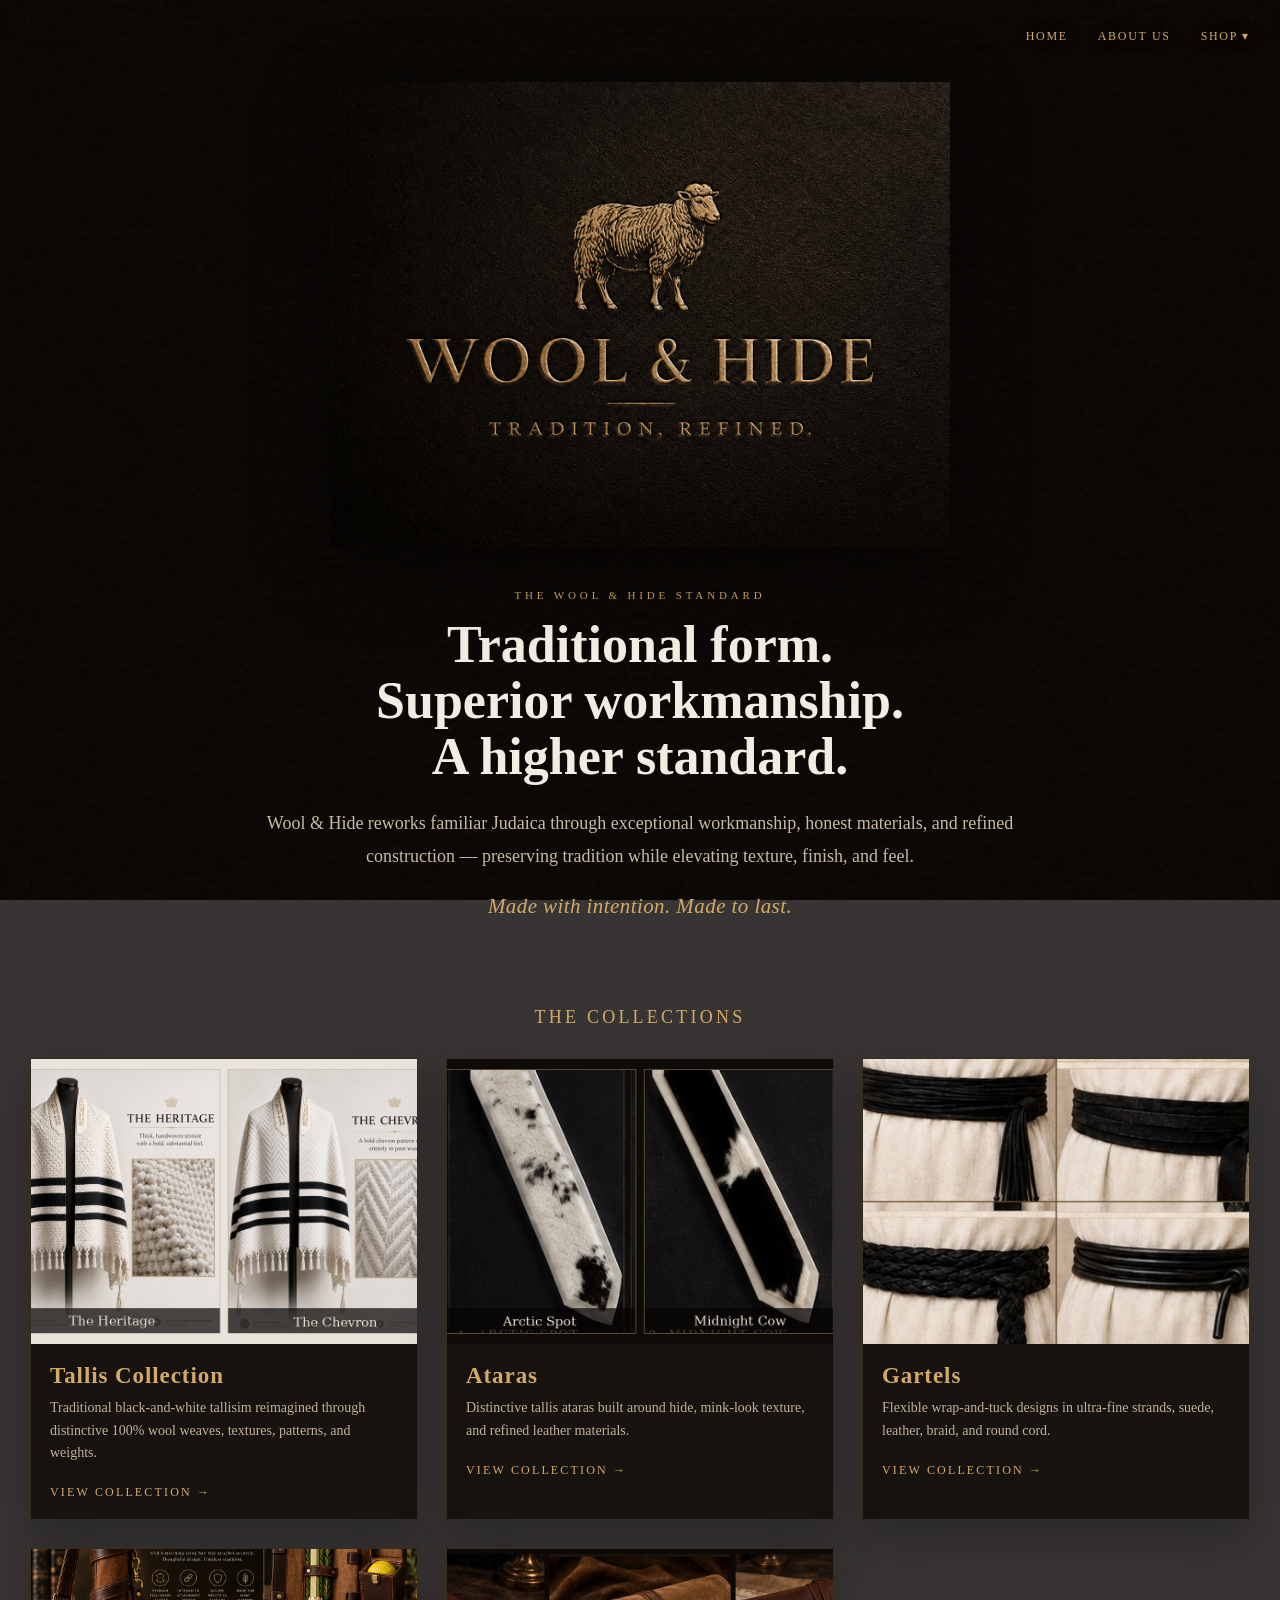
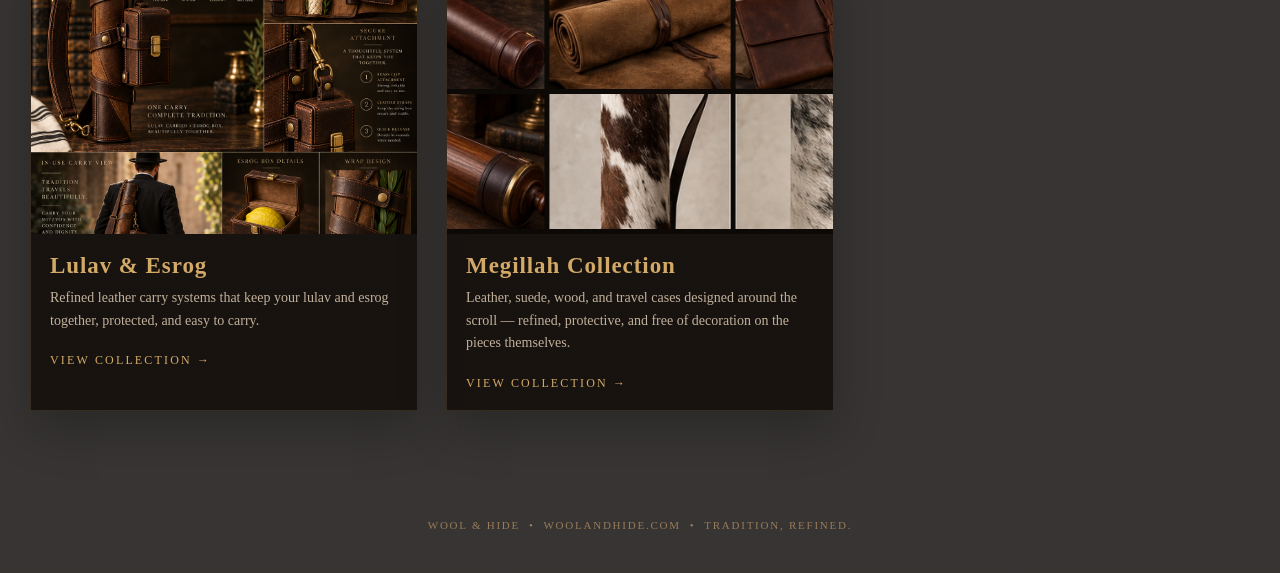
==== index.html @ 370f9b50 "Add files via upload" ====
<!doctype html><html><head><meta charset="utf-8"><meta name="viewport" content="width=device-width,initial-scale=1">
<title>Wool & Hide</title><link rel="stylesheet" href="styles.css"></head><body>
<header class="topbar"><div class="shell nav">
<a class="brand-mini" href="index.html">WOOL & HIDE</a>
<nav class="nav-right">
<a class="navlink" href="index.html">Home</a>
<a class="navlink" href="index.html#brand">About Us</a>
<div class="dropdown">
<button class="dropbtn">Shop ▾</button>
<div class="dropdown-menu">
<a href="tallis.html">Tallis Collection</a>
<a href="ataras.html">Atara Collection</a>
<a href="gartels.html">Gartel Collection</a>
<a href="lulav-esrog.html">Lulav &amp; Esrog</a>
<a href="megillah.html">Megillah Collection</a>
</div></div>
</nav></div></header>
<section class="hero"><div class="hero-inner">
<img class="hero-logo" src="assets/logo.png" alt="Wool & Hide">

<div class="hero-statement" id="brand">
<div class="eyebrow">THE WOOL &amp; HIDE STANDARD</div>
<h1>Traditional form.<br>Superior workmanship.<br>A higher standard.</h1>
<p>Wool &amp; Hide reworks familiar Judaica through exceptional workmanship, honest materials, and refined construction — preserving tradition while elevating texture, finish, and feel.</p>
<div class="hero-signoff">Made with intention. Made to last.</div>
</div>

</div></section>

<section class="section" id="collections"><div class="shell">
<div class="section-head collections-head">
<div class="eyebrow">The Collections</div>
</div>

<div class="collections"><a class="collection-card" href="tallis.html">
<img src="assets/home/tallis-home.jpg" alt="Wool & Hide Tallis Collection">
<div class="collection-body"><h3>Tallis Collection</h3><p>Traditional black-and-white tallisim reimagined through distinctive 100% wool weaves, textures, patterns, and weights.</p><span class="collection-link">View collection →</span></div>
</a>
<a class="collection-card" href="ataras.html">
<img src="assets/home/ataras-home.jpg" alt="Wool & Hide Ataras">
<div class="collection-body"><h3>Ataras</h3><p>Distinctive tallis ataras built around hide, mink-look texture, and refined leather materials.</p><span class="collection-link">View collection →</span></div>
</a>
<a class="collection-card" href="gartels.html">
<img src="assets/home/gartels-home.jpg" alt="Wool & Hide Gartels">
<div class="collection-body"><h3>Gartels</h3><p>Flexible wrap-and-tuck designs in ultra-fine strands, suede, leather, braid, and round cord.</p><span class="collection-link">View collection →</span></div>
</a>
<a class="collection-card" href="lulav-esrog.html">
<img src="assets/home/lulav-home.jpg" alt="Wool &amp; Hide Lulav and Esrog Carriers">
<div class="collection-body"><h3>Lulav &amp; Esrog</h3><p>Refined leather carry systems that keep your lulav and esrog together, protected, and easy to carry.</p><span class="collection-link">View collection →</span></div>
</a>
<a class="collection-card" href="megillah.html">
<img src="assets/home/megillah-home.jpg" alt="Wool &amp; Hide Megillah Collection">
<div class="collection-body"><h3>Megillah Collection</h3><p>Leather, suede, wood, and travel cases designed around the scroll — refined, protective, and free of decoration on the pieces themselves.</p><span class="collection-link">View collection →</span></div>
</a></div></div></section>
<footer><div class="shell">Wool &amp; Hide &nbsp;•&nbsp; woolandhide.com &nbsp;•&nbsp; Tradition, Refined.</div></footer></body></html>
---- styles.css ----
:root{
  --black:#080706;
  --black2:#0e0a08;
  --espresso:#1b110c;
  --gold:#b37a36;
  --gold2:#d3a967;
  --cream:#efe3d2;
  --muted:#b6a590;
  --line:rgba(179,122,54,.35);
  --panel:rgba(19,13,9,.94);
}
*{box-sizing:border-box}
html{scroll-behavior:smooth}
body{
  margin:0;color:var(--cream);font-family:Georgia,"Times New Roman",serif;
  background:
    linear-gradient(rgba(10,7,5,.18),rgba(7,5,4,.30)),
    url("assets/leather-bg-uniform.jpg") center top / cover fixed no-repeat;
  min-height:100vh;
}
a{color:inherit;text-decoration:none}
img{display:block;max-width:100%}
.shell{width:min(1220px,calc(100% - 40px));margin:auto}

/* NAV */
.topbar{
  position:absolute;top:0;left:0;right:0;z-index:50;
  background:transparent;border-bottom:0;backdrop-filter:none
}
.nav{height:72px;display:flex;align-items:center;justify-content:flex-end}
.brand-mini{display:none}
.nav-right{display:flex;align-items:center;gap:30px}
.navlink,.dropbtn{
  background:none;border:0;color:var(--gold2);font:inherit;cursor:pointer;
  text-transform:uppercase;letter-spacing:.14em;font-size:12px;padding:24px 0;
  text-shadow:0 1px 12px rgba(0,0,0,.5)
}
.navlink:hover,.dropbtn:hover{color:#e7c58b}
.dropdown{position:relative}
.dropdown-menu{
  position:absolute;right:0;top:58px;min-width:240px;background:#1a100b;
  border:1px solid rgba(179,122,54,.48);box-shadow:0 20px 55px rgba(0,0,0,.55);
  opacity:0;visibility:hidden;transform:translateY(-8px);transition:.18s ease
}
.dropdown:hover .dropdown-menu,.dropdown:focus-within .dropdown-menu{
  opacity:1;visibility:visible;transform:translateY(0)
}
.dropdown-menu a{
  display:block;padding:16px 18px;border-bottom:1px solid rgba(179,122,54,.15);
  font-size:13px;text-transform:uppercase;letter-spacing:.1em;color:var(--gold2)
}
.dropdown-menu a:hover{background:#24160e;color:#f0cf95}

/* HERO */
.hero{
  min-height:76vh;display:flex;align-items:center;justify-content:center;
  padding:92px 20px 52px;text-align:center
}
.hero-inner{width:min(1020px,100%)}
.hero-logo{width:min(960px,98%);margin:0 auto;filter:drop-shadow(0 24px 48px rgba(0,0,0,.5))}
.hero-kicker{margin-top:24px;color:var(--gold2);letter-spacing:.38em;text-transform:uppercase;font-size:12px}
.hero-copy{max-width:760px;margin:17px auto 0;color:#cbbba7;line-height:1.78;font-size:18px}
.btn{
  display:inline-block;margin-top:28px;padding:14px 24px;border:1px solid var(--gold);
  color:var(--gold2);text-transform:uppercase;letter-spacing:.14em;font-size:12px
}
.btn:hover{background:var(--gold);color:#100b08}

/* SECTIONS */
.section{padding:76px 0}
.section.alt{background:transparent;border:0}
.section-head{text-align:center;margin-bottom:38px}
.eyebrow{color:var(--gold2);font-size:11px;letter-spacing:.35em;text-transform:uppercase}
h1,h2,h3{font-weight:600}
.section h2{font-size:44px;margin:10px 0 12px}
.section-head p{max-width:740px;margin:0 auto;color:var(--muted);font-size:17px;line-height:1.7}

/* ABOUT */
.about-grid{display:block}
.about-single{max-width:960px}
.about-copy{max-width:920px;margin:0 auto}
.about-copy h2{font-size:44px;margin:8px 0 16px}
.about-copy p{color:#c6b6a2;line-height:1.8;font-size:17px;margin:0 0 18px}
.about-signoff{
  margin-top:18px;color:var(--gold2);font-size:22px;line-height:1.6;
  max-width:820px
}

/* COLLECTIONS */
.collections{display:grid;grid-template-columns:repeat(3,1fr);gap:24px}
.collection-card{
  border:1px solid var(--line);background:linear-gradient(180deg,rgba(20,13,9,.92),rgba(13,9,7,.94));
  overflow:hidden;transition:.2s ease
}
.collection-card:hover{transform:translateY(-5px);border-color:rgba(211,169,103,.72)}
.collection-card img{width:100%;height:355px;object-fit:cover}
.collection-body{padding:23px}
.collection-body h3{font-size:28px;margin:0 0 8px;color:var(--gold2)}
.collection-body p{margin:0 0 18px;color:#c2b19c;line-height:1.6}
.collection-link{font-size:12px;letter-spacing:.18em;text-transform:uppercase;color:var(--gold2)}

/* PAGE HERO */
.page-hero{text-align:center;padding:64px 0 38px;border-bottom:1px solid var(--line)}
.page-hero .logo-small{width:min(520px,88%);margin:0 auto 26px}
.page-hero h1{font-size:48px;margin:0 0 10px}
.page-hero p{max-width:760px;margin:auto;color:var(--muted);line-height:1.7}

/* PRODUCTS */
.grid{display:grid;grid-template-columns:repeat(3,1fr);gap:20px;padding:50px 0 82px}
.product{
  cursor:pointer;background:rgba(18,12,9,.93);border:1px solid var(--line);overflow:hidden;transition:.2s ease
}
.product:hover{transform:translateY(-4px);border-color:rgba(211,169,103,.72)}
.product img{width:100%;height:330px;object-fit:cover}
.product-copy{padding:18px 18px 21px}
.num{font-size:11px;color:var(--gold2);letter-spacing:.2em;text-transform:uppercase}
.product h3{font-size:23px;margin:7px 0 6px}
.product p{color:var(--muted);line-height:1.55;margin:0;font-size:15px}

/* MODAL */
.modal{position:fixed;inset:0;background:rgba(0,0,0,.86);display:none;align-items:center;justify-content:center;padding:25px;z-index:80}
.modal.open{display:flex}
.modal-card{max-width:980px;width:100%;display:grid;grid-template-columns:1.15fr .85fr;background:#0f0a08;border:1px solid rgba(211,169,103,.55);box-shadow:0 25px 80px #000}
.modal-card img{width:100%;height:620px;object-fit:cover}
.modal-info{padding:42px;position:relative}
.close{position:absolute;top:18px;right:18px;background:none;border:0;color:var(--cream);font-size:30px;cursor:pointer}
.modal-info h2{font-size:38px;margin:36px 0 12px}
.modal-info p{color:#c9baa7;line-height:1.75}
.detail-rule{width:70px;border-top:1px solid var(--gold);margin:24px 0}
.detail-list{color:var(--muted);line-height:1.9}

footer{border-top:1px solid var(--line);padding:34px 0 42px;text-align:center;color:#987b59;letter-spacing:.16em;text-transform:uppercase;font-size:11px}

@media(max-width:860px){
  .shell{width:min(100% - 24px,1220px)}
  .nav{height:58px}.brand-mini{font-size:14px}.nav-right{gap:17px}.navlink,.dropbtn{font-size:10px}
  .hero{min-height:62vh;padding-top:46px}.hero-copy{font-size:16px}
  .about-grid,.collections,.grid{grid-template-columns:1fr}
  .collection-card img,.product img{height:auto;max-height:440px}
  .section h2,.about-copy h2{font-size:34px}.page-hero h1{font-size:38px}
  .modal-card{grid-template-columns:1fr;max-height:90vh;overflow:auto}.modal-card img{height:auto}
}

/* Gartel multi-view product gallery */
.modal-media{background:#0b0806;display:flex;flex-direction:column;min-width:0}
.modal-main-wrap{display:flex;align-items:center;justify-content:center;min-height:500px;background:#0a0705}
.modal-card .modal-image{width:100%;height:560px;object-fit:contain;background:#0a0705}
.modal-thumbs{display:grid;grid-template-columns:repeat(3,1fr);gap:8px;padding:10px;background:#0a0705;border-top:1px solid var(--line)}
.modal-thumb{border:1px solid rgba(179,122,54,.25);background:#110b08;padding:0;cursor:pointer;overflow:hidden}
.modal-thumb.active{border-color:var(--gold2)}
.modal-thumb img{width:100%;height:92px;object-fit:cover}
.view-label{display:block;padding:7px 5px;color:var(--muted);font-family:Georgia,"Times New Roman",serif;font-size:10px;letter-spacing:.12em;text-transform:uppercase}
.product-view-note{margin-top:10px;color:#9d876d;font-size:12px;letter-spacing:.08em;text-transform:uppercase}
@media(max-width:860px){
 .modal-main-wrap{min-height:0}
 .modal-card .modal-image{height:auto;max-height:55vh}
 .modal-thumb img{height:70px}
}

/* Continuous homepage flow */
.hero + .section,
.section + .section{
  border-top:0 !important;
}
#about,
#collections{
  box-shadow:none !important;
}

/* Single continuous hide surface */
.hero,.section,#about,#collections,.page-hero,main,footer{background:transparent}

/* Uniform continuous leather surface across all sections */
.hero,.section,.section.alt,#about,#collections,.page-hero,main,footer{
  background:transparent !important;
  border-top:0 !important;
  border-bottom:0 !important;
  box-shadow:none !important;
}


/* Added for 4 home collection cards including Lulav & Esrog Sets */
@media(min-width:861px) and (max-width:1200px){
  .collections{grid-template-columns:repeat(2,1fr)}
}
@media(min-width:1201px){
  .collections{grid-template-columns:repeat(4,1fr)}
}

/* Homepage hierarchy: collections first and more prominent */
#collections{
  padding-top:42px;
  padding-bottom:84px;
}
#collections .section-head{
  margin-bottom:30px;
}
#collections .section-head h2{
  font-size:50px;
}
#collections .collection-card{
  box-shadow:0 18px 45px rgba(0,0,0,.24);
}
#about{
  padding-top:68px;
}

/* Five collection cards on larger screens */
@media(min-width:1201px){
  .collections{grid-template-columns:repeat(5,1fr);gap:18px}
  .collection-card img{height:285px}
  .collection-body{padding:19px}
  .collection-body h3{font-size:24px}
  .collection-body p{font-size:14px}
}

/* Homepage: let the products take over immediately after the logo */
body.homepage .hero{min-height:auto}

/* v21 homepage hierarchy */
.hero{
  min-height:auto;
  padding:88px 20px 28px;
}
#collections{
  padding-top:18px !important;
  padding-bottom:74px;
}
#collections .collections{
  margin-top:0;
}
@media(min-width:1201px){
  #collections .collections{
    grid-template-columns:repeat(5,1fr);
    gap:18px;
  }
  #collections .collection-card img{
    height:285px;
  }
  #collections .collection-body{
    padding:19px;
  }
  #collections .collection-body h3{
    font-size:23px;
  }
}
@media(min-width:861px) and (max-width:1200px){
  #collections .collections{grid-template-columns:repeat(3,1fr)}
}


/* v22 small collections heading */
.collections-head{
  margin-bottom:18px;
  text-align:center;
}
.collections-head .eyebrow{
  font-size:18px;
  letter-spacing:.18em;
}

/* v27 Tallis Collection */
@media(min-width:1201px){
  #collections .collections{
    grid-template-columns:repeat(3,1fr);
    gap:22px;
  }
}
.tallis-grid .product img{
  object-fit:cover;
  object-position:center top;
}

/* Wool & Hide launch theme */
:root{
  --gold:#c9a46a;
  --cream:#f2ece2;
  --espresso:#120d09;
}
body{
  background:
    linear-gradient(rgba(11,8,6,.82),rgba(11,8,6,.82)),
    url('assets/leather-bg-uniform.jpg') center/cover fixed;
}
.hero-kicker{
  letter-spacing:.34em;
  text-transform:uppercase;
}
#collections .collections{
  grid-template-columns:repeat(3,minmax(0,1fr)) !important;
  gap:28px !important;
}
.collection-card{
  border:1px solid rgba(201,164,106,.18);
  background:rgba(16,11,8,.82);
}
.collection-body h3{
  letter-spacing:.04em;
}
@media(max-width:900px){
  #collections .collections{grid-template-columns:1fr !important;}
}


/* v2 homepage refinement */
.hero{
  min-height: 52vh;
  padding: 78px 20px 20px;
}
.hero-inner{
  width:min(920px,100%);
}
.hero-logo{
  width:min(760px,88%);
  margin:0 auto;
}
#collections{
  padding-top: 34px;
}
.about-panel.simple-panel{
  min-height: 260px;
  background:
    linear-gradient(180deg,rgba(17,12,9,.90),rgba(10,7,5,.95)),
    url('assets/leather-bg-uniform.jpg') center/cover no-repeat;
  box-shadow: inset 0 0 0 1px rgba(179,122,54,.20);
}
.about-panel.simple-panel .about-quote{
  width:100%;
  background: rgba(12,8,6,.72);
  text-align:center;
  font-size: 20px;
}
@media(max-width: 900px){
  .hero{
    min-height: 42vh;
    padding: 72px 18px 14px;
  }
  .hero-logo{
    width:min(640px,94%);
  }
}

/* v5 refined brand statement */
.about-single{
  max-width:980px;
}
.about-copy{
  max-width:780px;
  margin:0 auto;
}
.about-copy h2{
  font-size:52px;
  line-height:1.08;
  margin:14px 0 24px;
}
.about-copy p{
  font-size:18px;
  line-height:1.85;
  color:#c9baa6;
}
.about-signoff{
  margin-top:26px !important;
  color:var(--gold2) !important;
  font-size:21px !important;
  letter-spacing:.02em;
}
@media(max-width:800px){
  .about-copy h2{font-size:38px}
  .about-copy p{font-size:17px}
}

/* v6 Wool & Hide homepage hero refinement */
.hero{
  min-height:auto !important;
  padding:82px 20px 34px !important;
  align-items:flex-start !important;
}
.hero-inner{
  width:min(980px,100%) !important;
}
.hero-logo{
  width:min(620px,82%) !important;
  margin:0 auto 34px !important;
  filter:drop-shadow(0 18px 38px rgba(0,0,0,.45));
}
.hero-statement{
  max-width:800px;
  margin:0 auto;
  text-align:center;
  padding:8px 20px 10px;
}
.hero-statement .eyebrow{
  margin-bottom:16px;
}
.hero-statement h1{
  margin:0 auto 22px;
  color:var(--cream);
  font-size:52px;
  line-height:1.08;
  font-weight:600;
}
.hero-statement p{
  max-width:760px;
  margin:0 auto;
  color:#c9baa6;
  font-size:18px;
  line-height:1.8;
}
.hero-signoff{
  margin-top:22px;
  color:var(--gold2);
  font-size:21px;
  font-style:italic;
  letter-spacing:.02em;
}
#collections{
  padding-top:44px !important;
}

@media(max-width:800px){
  .hero{
    padding:68px 16px 22px !important;
  }
  .hero-logo{
    width:min(520px,88%) !important;
    margin-bottom:24px !important;
  }
  .hero-statement{
    padding:4px 8px 4px;
  }
  .hero-statement h1{
    font-size:36px;
    line-height:1.12;
    margin-bottom:18px;
  }
  .hero-statement p{
    font-size:16px;
    line-height:1.7;
  }
  .hero-signoff{
    font-size:18px;
    margin-top:18px;
  }
  #collections{
    padding-top:32px !important;
  }
}


/* v7 add Lulav & Esrog collection card */
@media(min-width:1201px){
  #collections .collections{grid-template-columns:repeat(4,minmax(0,1fr)) !important;}
}
@media(min-width:861px) and (max-width:1200px){
  #collections .collections{grid-template-columns:repeat(2,minmax(0,1fr)) !important;}
}

/* v8 Megillah Collection */
@media(min-width:1201px){
  #collections .collections{
    grid-template-columns:repeat(3,minmax(0,1fr)) !important;
  }
}
@media(min-width:861px) and (max-width:1200px){
  #collections .collections{
    grid-template-columns:repeat(2,minmax(0,1fr)) !important;
  }
}
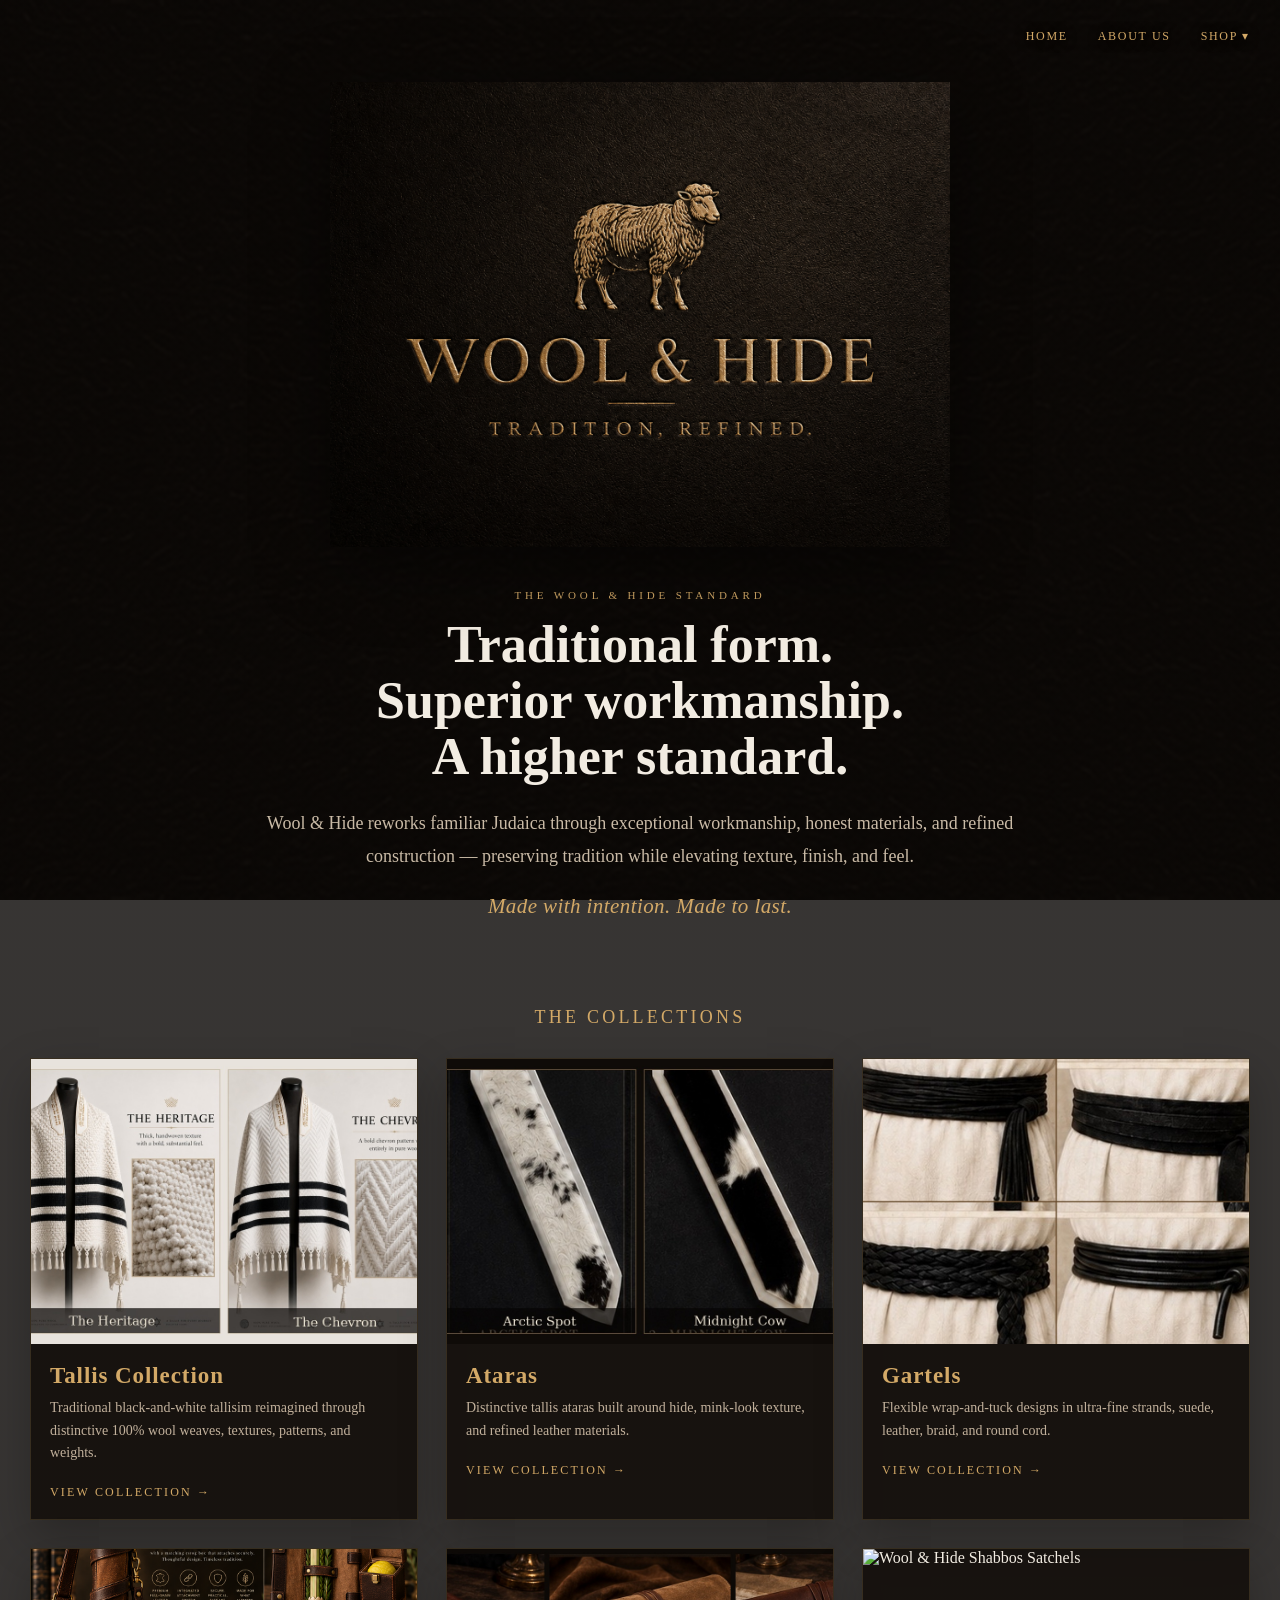
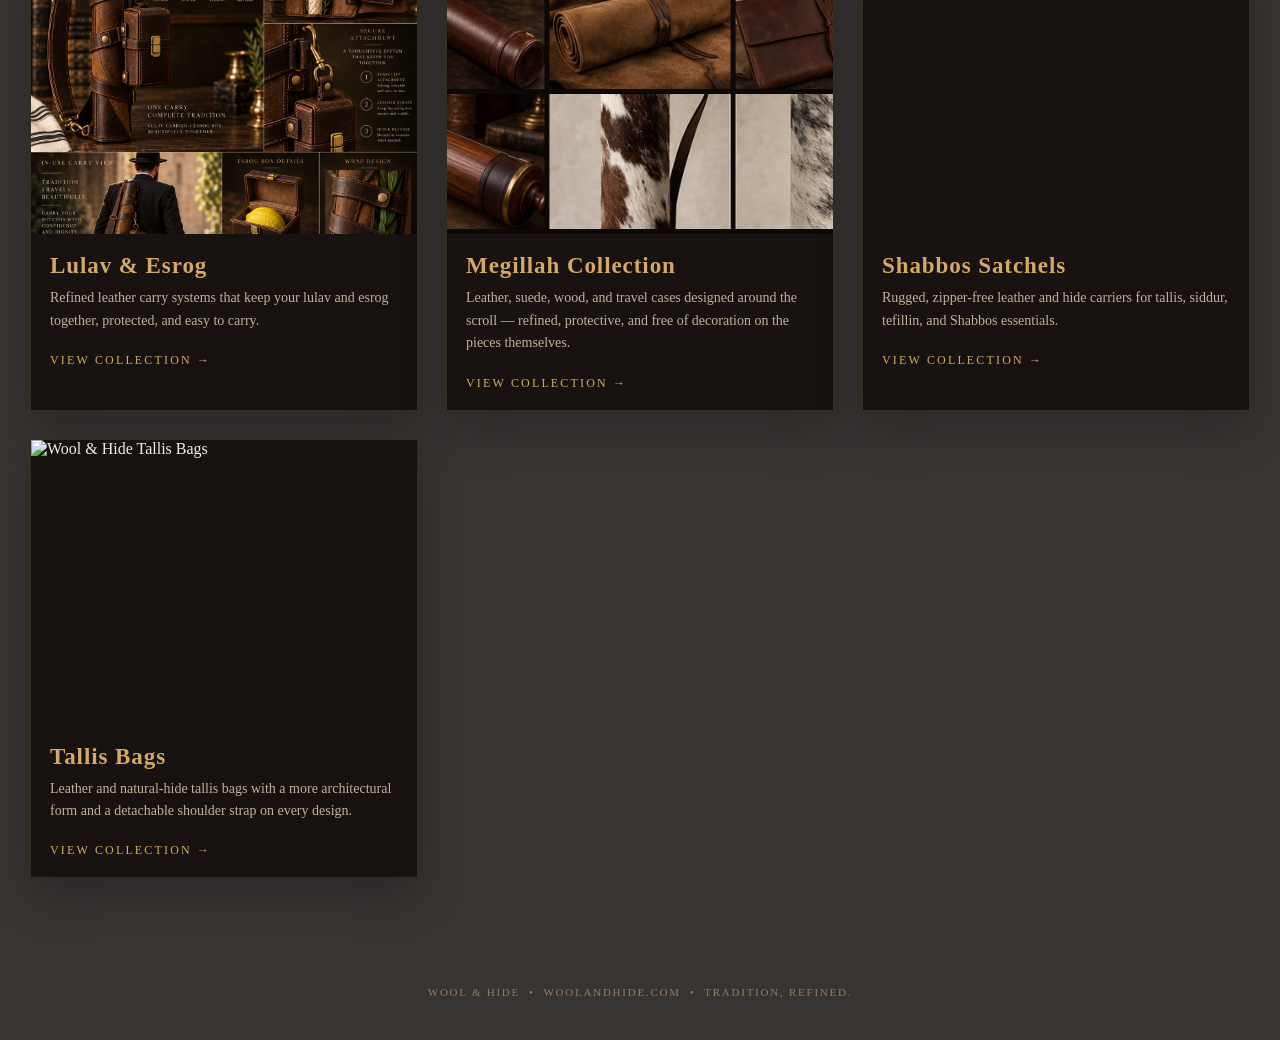
==== commit 00560985: "Add files via upload" ====
--- a/index.html
+++ b/index.html
@@ -13,6 +13,8 @@
 <a href="gartels.html">Gartel Collection</a>
 <a href="lulav-esrog.html">Lulav &amp; Esrog</a>
 <a href="megillah.html">Megillah Collection</a>
+<a href="shabbos-satchels.html">Shabbos Satchels</a>
+<a href="tallis-bags.html">Tallis Bags</a>
 </div></div>
 </nav></div></header>
 <section class="hero"><div class="hero-inner">
@@ -51,5 +53,13 @@
 <a class="collection-card" href="megillah.html">
 <img src="assets/home/megillah-home.jpg" alt="Wool &amp; Hide Megillah Collection">
 <div class="collection-body"><h3>Megillah Collection</h3><p>Leather, suede, wood, and travel cases designed around the scroll — refined, protective, and free of decoration on the pieces themselves.</p><span class="collection-link">View collection →</span></div>
+</a>
+<a class="collection-card" href="shabbos-satchels.html">
+<img src="assets/home/shabbos-satchels-home.jpg" alt="Wool &amp; Hide Shabbos Satchels">
+<div class="collection-body"><h3>Shabbos Satchels</h3><p>Rugged, zipper-free leather and hide carriers for tallis, siddur, tefillin, and Shabbos essentials.</p><span class="collection-link">View collection →</span></div>
+</a>
+<a class="collection-card" href="tallis-bags.html">
+<img src="assets/home/tallis-bags-home.jpg" alt="Wool &amp; Hide Tallis Bags">
+<div class="collection-body"><h3>Tallis Bags</h3><p>Leather and natural-hide tallis bags with a more architectural form and a detachable shoulder strap on every design.</p><span class="collection-link">View collection →</span></div>
 </a></div></div></section>
 <footer><div class="shell">Wool &amp; Hide &nbsp;•&nbsp; woolandhide.com &nbsp;•&nbsp; Tradition, Refined.</div></footer></body></html>
--- a/styles.css
+++ b/styles.css
@@ -467,3 +467,11 @@
     grid-template-columns:repeat(2,minmax(0,1fr)) !important;
   }
 }
+
+/* v10 Shabbos Satchels + Tallis Bags */
+@media(min-width:1201px){
+  #collections .collections{grid-template-columns:repeat(3,minmax(0,1fr)) !important;}
+}
+@media(min-width:861px) and (max-width:1200px){
+  #collections .collections{grid-template-columns:repeat(2,minmax(0,1fr)) !important;}
+}
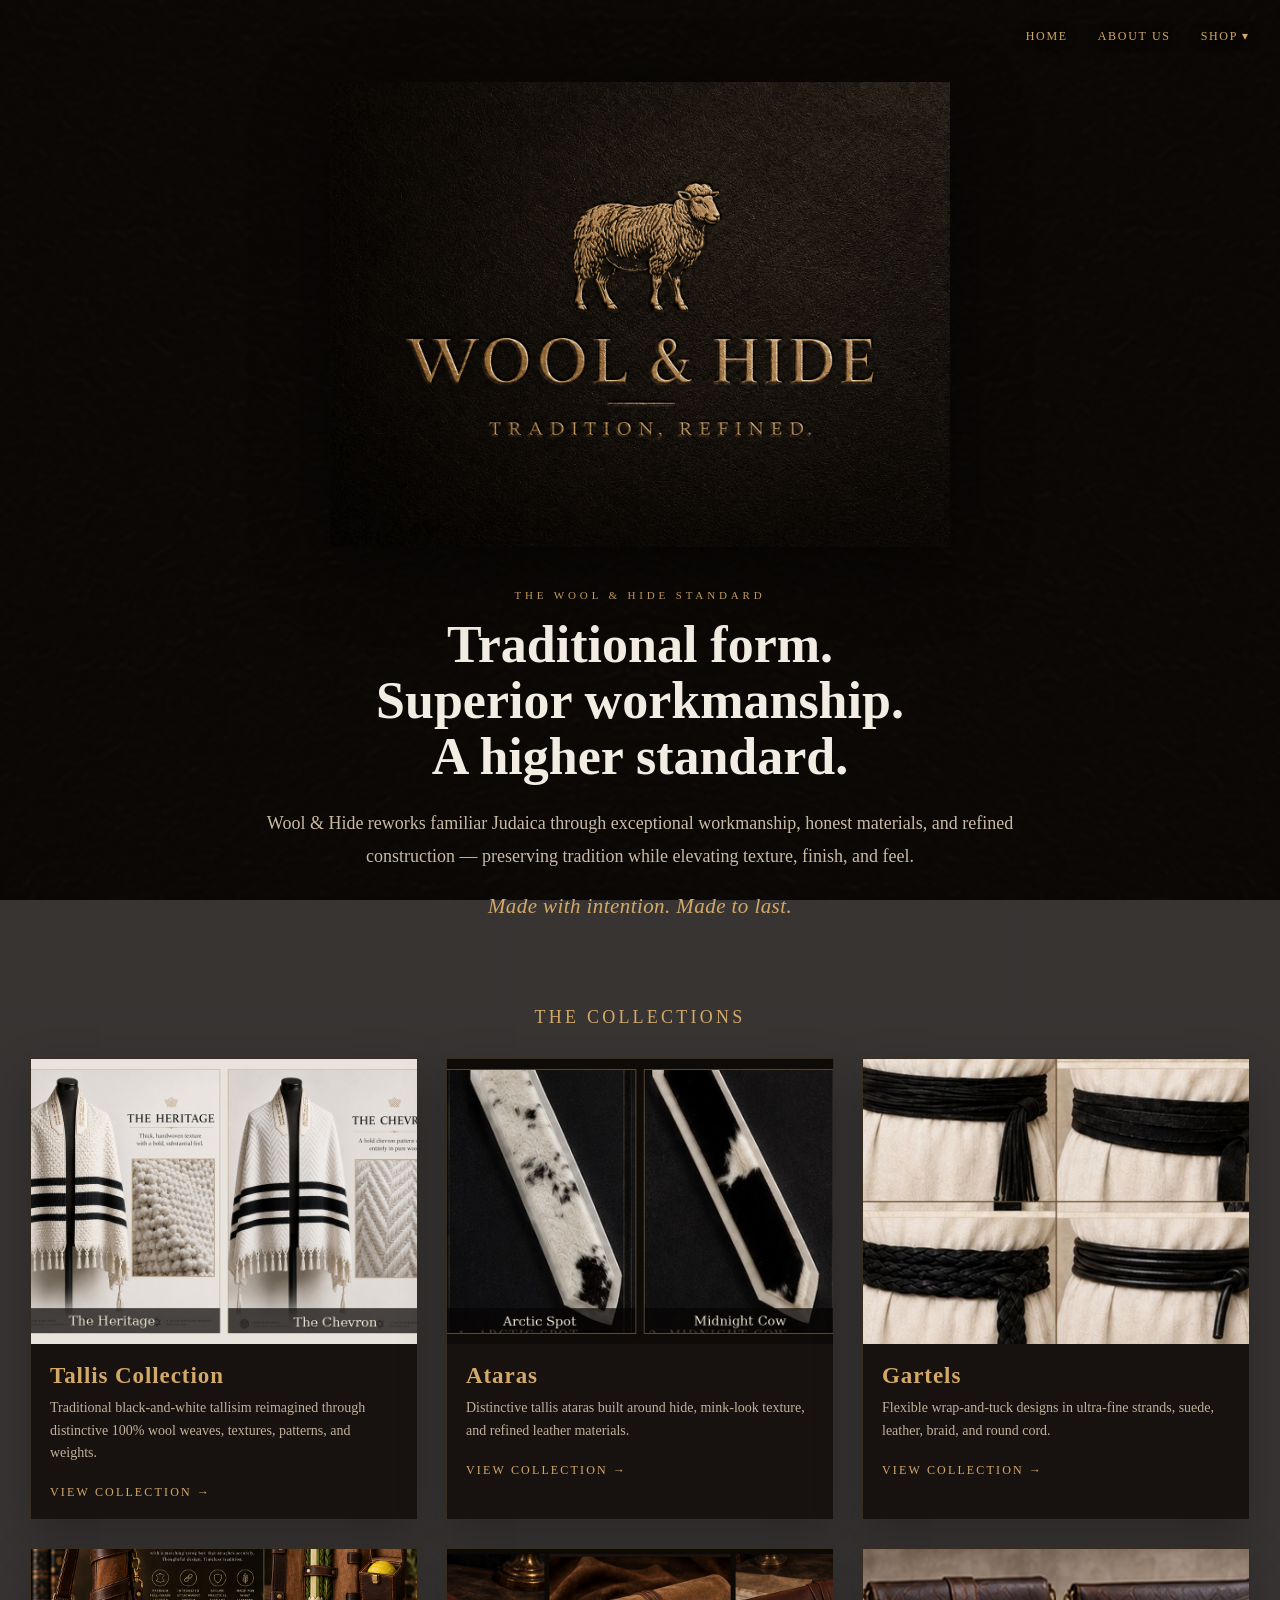
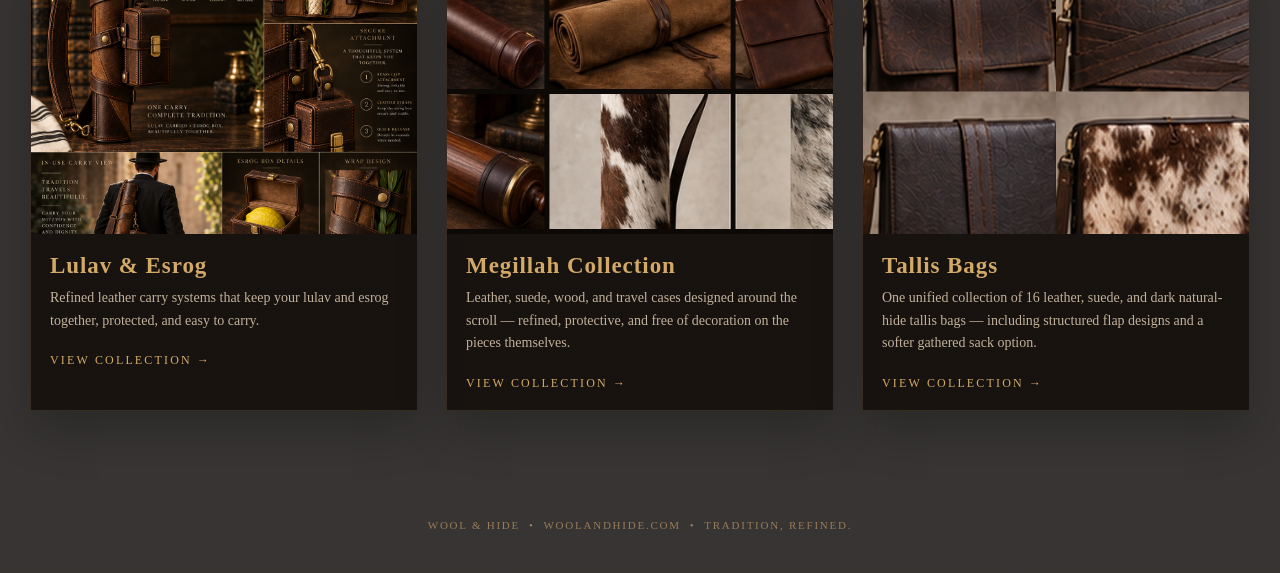
==== commit d45f54a2: "Add files via upload" ====
--- a/index.html
+++ b/index.html
@@ -13,7 +13,6 @@
 <a href="gartels.html">Gartel Collection</a>
 <a href="lulav-esrog.html">Lulav &amp; Esrog</a>
 <a href="megillah.html">Megillah Collection</a>
-<a href="shabbos-satchels.html">Shabbos Satchels</a>
 <a href="tallis-bags.html">Tallis Bags</a>
 </div></div>
 </nav></div></header>
@@ -54,12 +53,8 @@
 <img src="assets/home/megillah-home.jpg" alt="Wool &amp; Hide Megillah Collection">
 <div class="collection-body"><h3>Megillah Collection</h3><p>Leather, suede, wood, and travel cases designed around the scroll — refined, protective, and free of decoration on the pieces themselves.</p><span class="collection-link">View collection →</span></div>
 </a>
-<a class="collection-card" href="shabbos-satchels.html">
-<img src="assets/home/shabbos-satchels-home.jpg" alt="Wool &amp; Hide Shabbos Satchels">
-<div class="collection-body"><h3>Shabbos Satchels</h3><p>Rugged, zipper-free leather and hide carriers for tallis, siddur, tefillin, and Shabbos essentials.</p><span class="collection-link">View collection →</span></div>
-</a>
 <a class="collection-card" href="tallis-bags.html">
 <img src="assets/home/tallis-bags-home.jpg" alt="Wool &amp; Hide Tallis Bags">
-<div class="collection-body"><h3>Tallis Bags</h3><p>Leather and natural-hide tallis bags with a more architectural form and a detachable shoulder strap on every design.</p><span class="collection-link">View collection →</span></div>
+<div class="collection-body"><h3>Tallis Bags</h3><p>One unified collection of 16 leather, suede, and dark natural-hide tallis bags — including structured flap designs and a softer gathered sack option.</p><span class="collection-link">View collection →</span></div>
 </a></div></div></section>
 <footer><div class="shell">Wool &amp; Hide &nbsp;•&nbsp; woolandhide.com &nbsp;•&nbsp; Tradition, Refined.</div></footer></body></html>
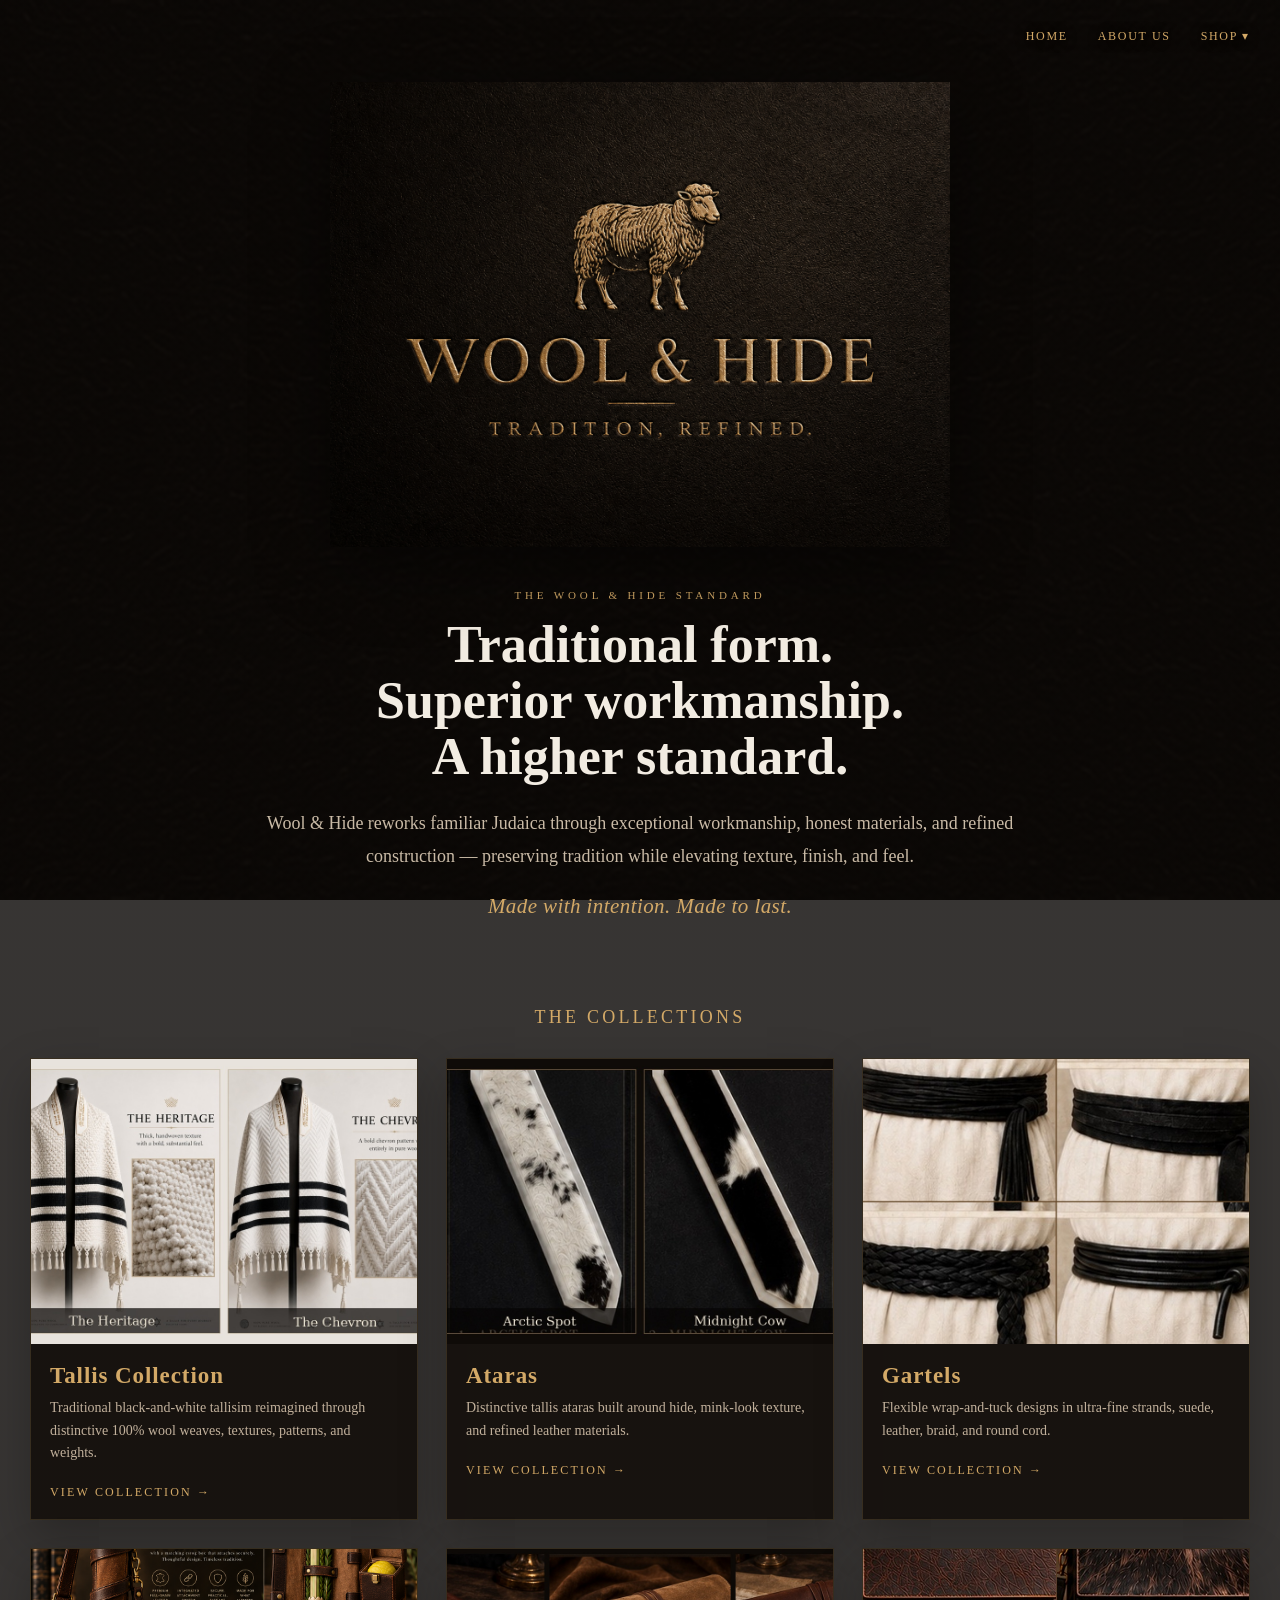
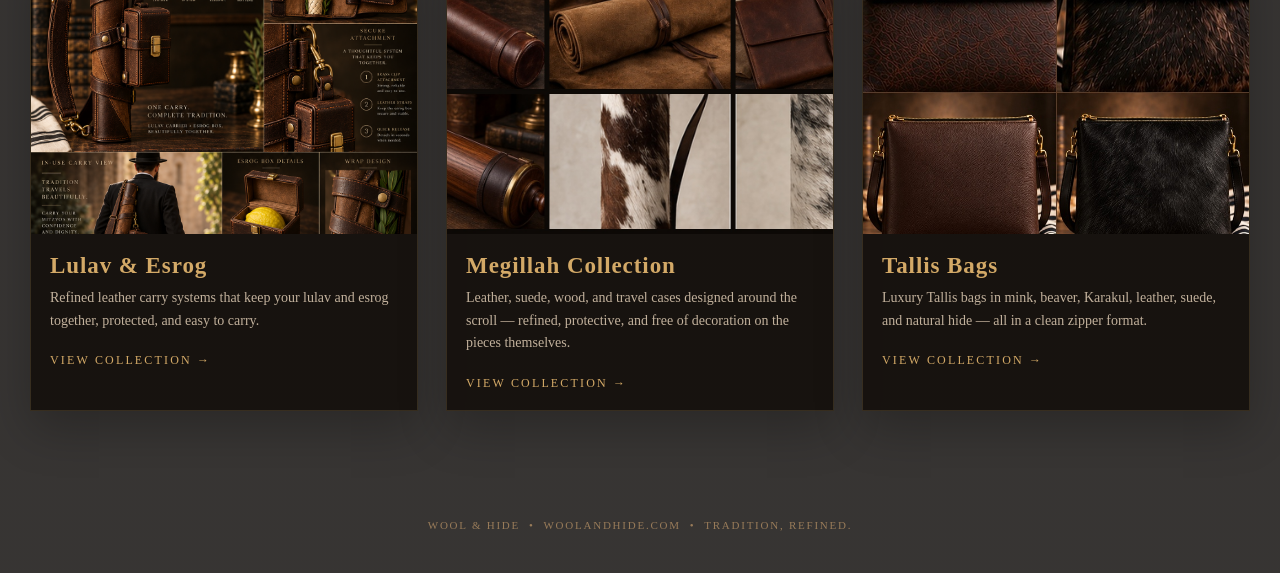
==== commit f4eb91dc: "Add files via upload" ====
--- a/index.html
+++ b/index.html
@@ -55,6 +55,6 @@
 </a>
 <a class="collection-card" href="tallis-bags.html">
 <img src="assets/home/tallis-bags-home.jpg" alt="Wool &amp; Hide Tallis Bags">
-<div class="collection-body"><h3>Tallis Bags</h3><p>One unified collection of 16 leather, suede, and dark natural-hide tallis bags — including structured flap designs and a softer gathered sack option.</p><span class="collection-link">View collection →</span></div>
+<div class="collection-body"><h3>Tallis Bags</h3><p>Luxury Tallis bags in mink, beaver, Karakul, leather, suede, and natural hide — all in a clean zipper format.</p><span class="collection-link">View collection →</span></div>
 </a></div></div></section>
 <footer><div class="shell">Wool &amp; Hide &nbsp;•&nbsp; woolandhide.com &nbsp;•&nbsp; Tradition, Refined.</div></footer></body></html>
--- a/styles.css
+++ b/styles.css
@@ -475,3 +475,21 @@
 @media(min-width:861px) and (max-width:1200px){
   #collections .collections{grid-template-columns:repeat(2,minmax(0,1fr)) !important;}
 }
+
+/* Tallis Bags material collection headings */
+.collection-group-heading{
+  text-align:center;
+  padding:52px 0 6px;
+  max-width:780px;
+  margin:0 auto;
+}
+.collection-group-heading h2{
+  font-size:38px;
+  margin:8px 0 10px;
+}
+.collection-group-heading p{
+  color:var(--muted);
+  line-height:1.7;
+  margin:0 auto;
+}
+.tallis-bag-subgrid{padding-top:28px}
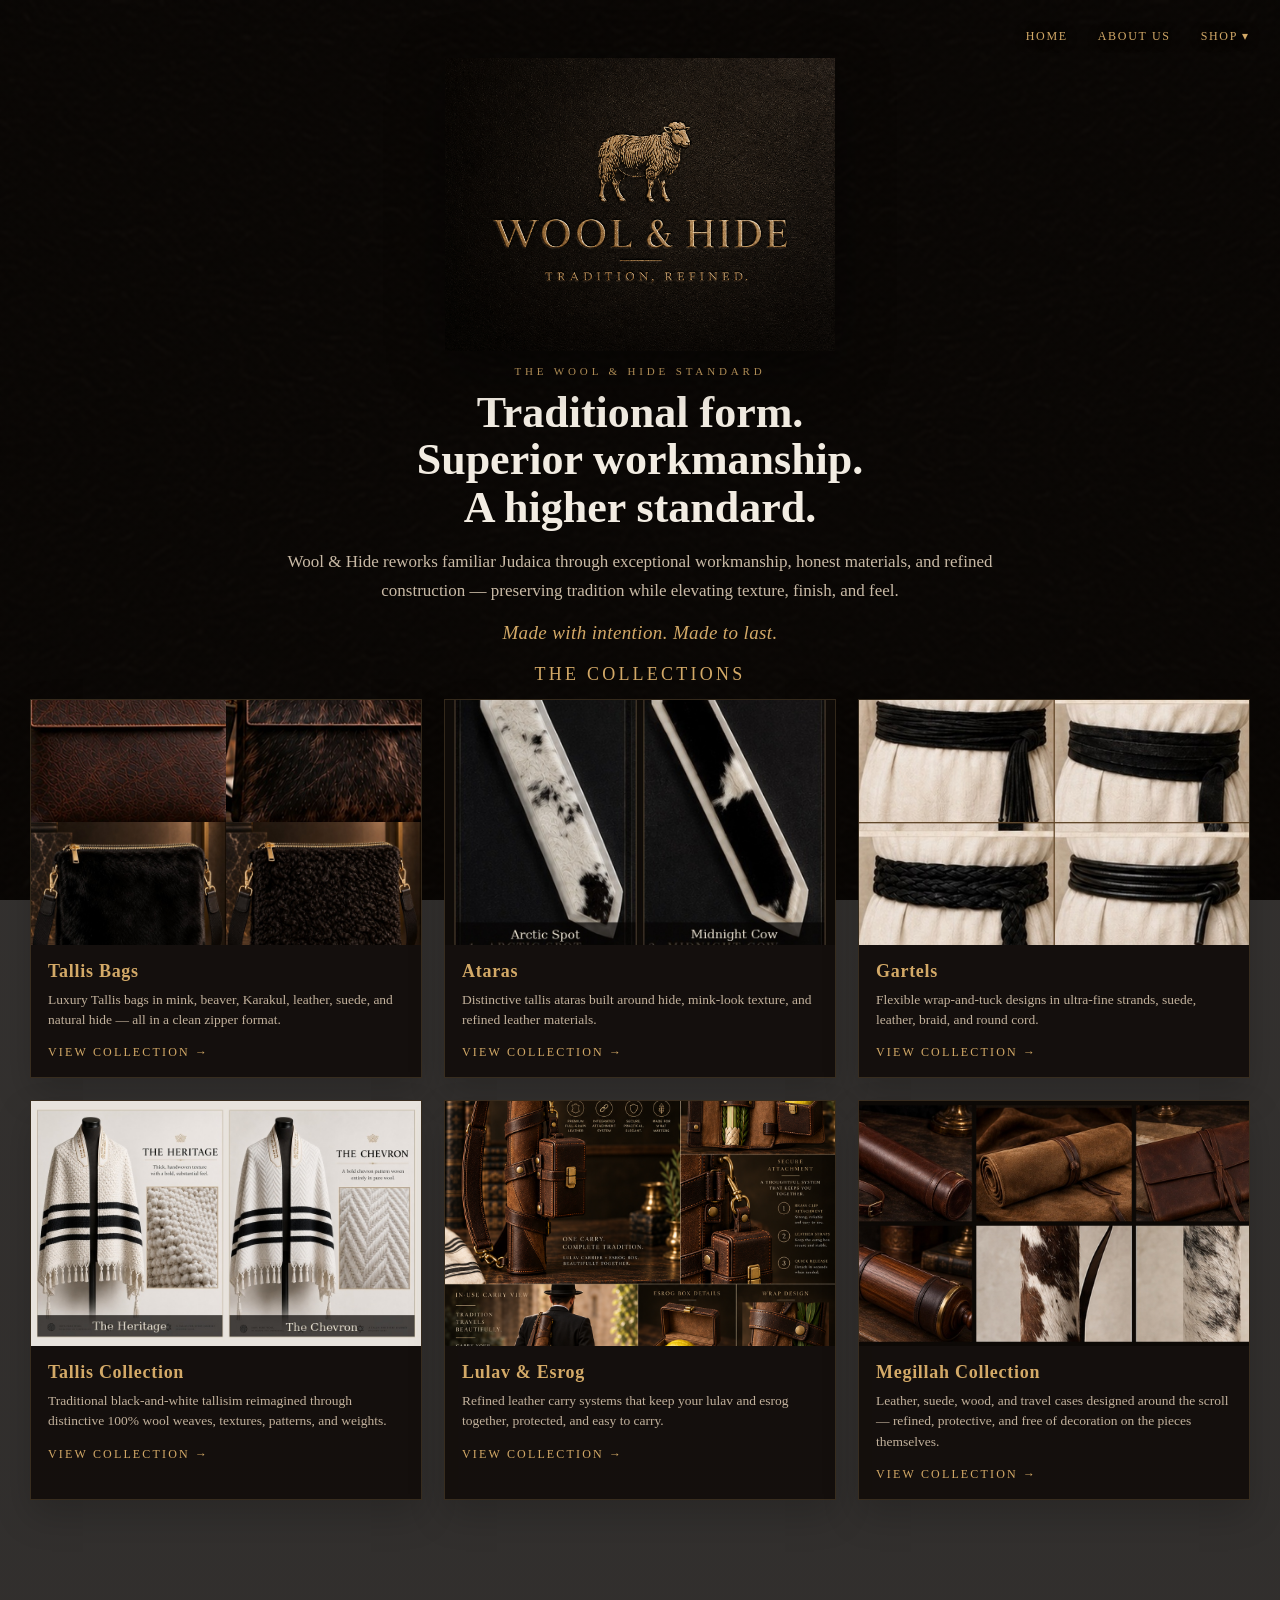
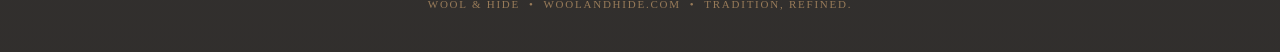
==== commit 89969672: "Add files via upload" ====
--- a/index.html
+++ b/index.html
@@ -1,5 +1,5 @@
 <!doctype html><html><head><meta charset="utf-8"><meta name="viewport" content="width=device-width,initial-scale=1">
-<title>Wool & Hide</title><link rel="stylesheet" href="styles.css"></head><body>
+<title>Wool & Hide</title><link rel="stylesheet" href="styles.css"></head><body class="homepage">
 <header class="topbar"><div class="shell nav">
 <a class="brand-mini" href="index.html">WOOL & HIDE</a>
 <nav class="nav-right">
@@ -33,9 +33,9 @@
 <div class="eyebrow">The Collections</div>
 </div>
 
-<div class="collections"><a class="collection-card" href="tallis.html">
-<img src="assets/home/tallis-home.jpg" alt="Wool & Hide Tallis Collection">
-<div class="collection-body"><h3>Tallis Collection</h3><p>Traditional black-and-white tallisim reimagined through distinctive 100% wool weaves, textures, patterns, and weights.</p><span class="collection-link">View collection →</span></div>
+<div class="collections"><a class="collection-card" href="tallis-bags.html">
+<img src="assets/home/tallis-bags-home.jpg" alt="Wool &amp; Hide Tallis Bags">
+<div class="collection-body"><h3>Tallis Bags</h3><p>Luxury Tallis bags in mink, beaver, Karakul, leather, suede, and natural hide — all in a clean zipper format.</p><span class="collection-link">View collection →</span></div>
 </a>
 <a class="collection-card" href="ataras.html">
 <img src="assets/home/ataras-home.jpg" alt="Wool & Hide Ataras">
@@ -45,6 +45,10 @@
 <img src="assets/home/gartels-home.jpg" alt="Wool & Hide Gartels">
 <div class="collection-body"><h3>Gartels</h3><p>Flexible wrap-and-tuck designs in ultra-fine strands, suede, leather, braid, and round cord.</p><span class="collection-link">View collection →</span></div>
 </a>
+<a class="collection-card" href="tallis.html">
+<img src="assets/home/tallis-home.jpg" alt="Wool & Hide Tallis Collection">
+<div class="collection-body"><h3>Tallis Collection</h3><p>Traditional black-and-white tallisim reimagined through distinctive 100% wool weaves, textures, patterns, and weights.</p><span class="collection-link">View collection →</span></div>
+</a>
 <a class="collection-card" href="lulav-esrog.html">
 <img src="assets/home/lulav-home.jpg" alt="Wool &amp; Hide Lulav and Esrog Carriers">
 <div class="collection-body"><h3>Lulav &amp; Esrog</h3><p>Refined leather carry systems that keep your lulav and esrog together, protected, and easy to carry.</p><span class="collection-link">View collection →</span></div>
@@ -52,9 +56,5 @@
 <a class="collection-card" href="megillah.html">
 <img src="assets/home/megillah-home.jpg" alt="Wool &amp; Hide Megillah Collection">
 <div class="collection-body"><h3>Megillah Collection</h3><p>Leather, suede, wood, and travel cases designed around the scroll — refined, protective, and free of decoration on the pieces themselves.</p><span class="collection-link">View collection →</span></div>
-</a>
-<a class="collection-card" href="tallis-bags.html">
-<img src="assets/home/tallis-bags-home.jpg" alt="Wool &amp; Hide Tallis Bags">
-<div class="collection-body"><h3>Tallis Bags</h3><p>Luxury Tallis bags in mink, beaver, Karakul, leather, suede, and natural hide — all in a clean zipper format.</p><span class="collection-link">View collection →</span></div>
 </a></div></div></section>
 <footer><div class="shell">Wool &amp; Hide &nbsp;•&nbsp; woolandhide.com &nbsp;•&nbsp; Tradition, Refined.</div></footer></body></html>
--- a/styles.css
+++ b/styles.css
@@ -493,3 +493,83 @@
   margin:0 auto;
 }
 .tallis-bag-subgrid{padding-top:28px}
+
+
+/* v18 homepage refinement */
+body.homepage{
+  background:
+    linear-gradient(rgba(10,7,5,.82),rgba(10,7,5,.84)),
+    url('assets/leather-bg-uniform.jpg') center top/cover fixed no-repeat !important;
+}
+body.homepage .hero{
+  min-height:auto !important;
+  padding:58px 20px 8px !important;
+}
+body.homepage .hero-inner{
+  width:min(860px,100%) !important;
+}
+body.homepage .hero-logo{
+  width:min(390px,44vw) !important;
+  margin:0 auto 14px !important;
+  filter:drop-shadow(0 14px 28px rgba(0,0,0,.42));
+}
+body.homepage .hero-statement{
+  max-width:780px;
+  padding:0 18px 0;
+}
+body.homepage .hero-statement .eyebrow{
+  margin-bottom:12px;
+}
+body.homepage .hero-statement h1{
+  font-size:44px;
+  line-height:1.08;
+  margin:0 auto 16px;
+}
+body.homepage .hero-statement p{
+  font-size:17px;
+  line-height:1.72;
+}
+body.homepage .hero-signoff{
+  margin-top:16px;
+  font-size:19px;
+}
+body.homepage #collections{
+  padding-top:12px !important;
+  padding-bottom:64px !important;
+  background:transparent !important;
+}
+body.homepage .collections-head{
+  margin-bottom:14px !important;
+}
+body.homepage #collections .collections{
+  grid-template-columns:repeat(3,minmax(0,1fr)) !important;
+  gap:22px !important;
+}
+body.homepage .collection-card{
+  background:rgba(16,11,8,.88) !important;
+  border:1px solid rgba(201,164,106,.2) !important;
+  box-shadow:0 16px 34px rgba(0,0,0,.18) !important;
+}
+body.homepage .collection-card img{
+  height:245px !important;
+}
+body.homepage .collection-body{
+  padding:16px 17px 17px !important;
+}
+body.homepage .collection-body h3{
+  font-size:18px !important;
+  margin:0 0 8px !important;
+}
+body.homepage .collection-body p{
+  margin:0 0 12px !important;
+  font-size:13.5px !important;
+  line-height:1.5 !important;
+}
+@media(max-width:900px){
+  body.homepage .hero{padding:68px 16px 10px !important;}
+  body.homepage .hero-logo{width:min(300px,68vw) !important; margin-bottom:12px !important;}
+  body.homepage .hero-statement h1{font-size:34px !important;}
+  body.homepage .hero-statement p{font-size:15px !important;}
+  body.homepage #collections .collections{grid-template-columns:1fr !important; gap:18px !important;}
+  body.homepage .collection-card img{height:auto !important; max-height:380px !important;}
+}
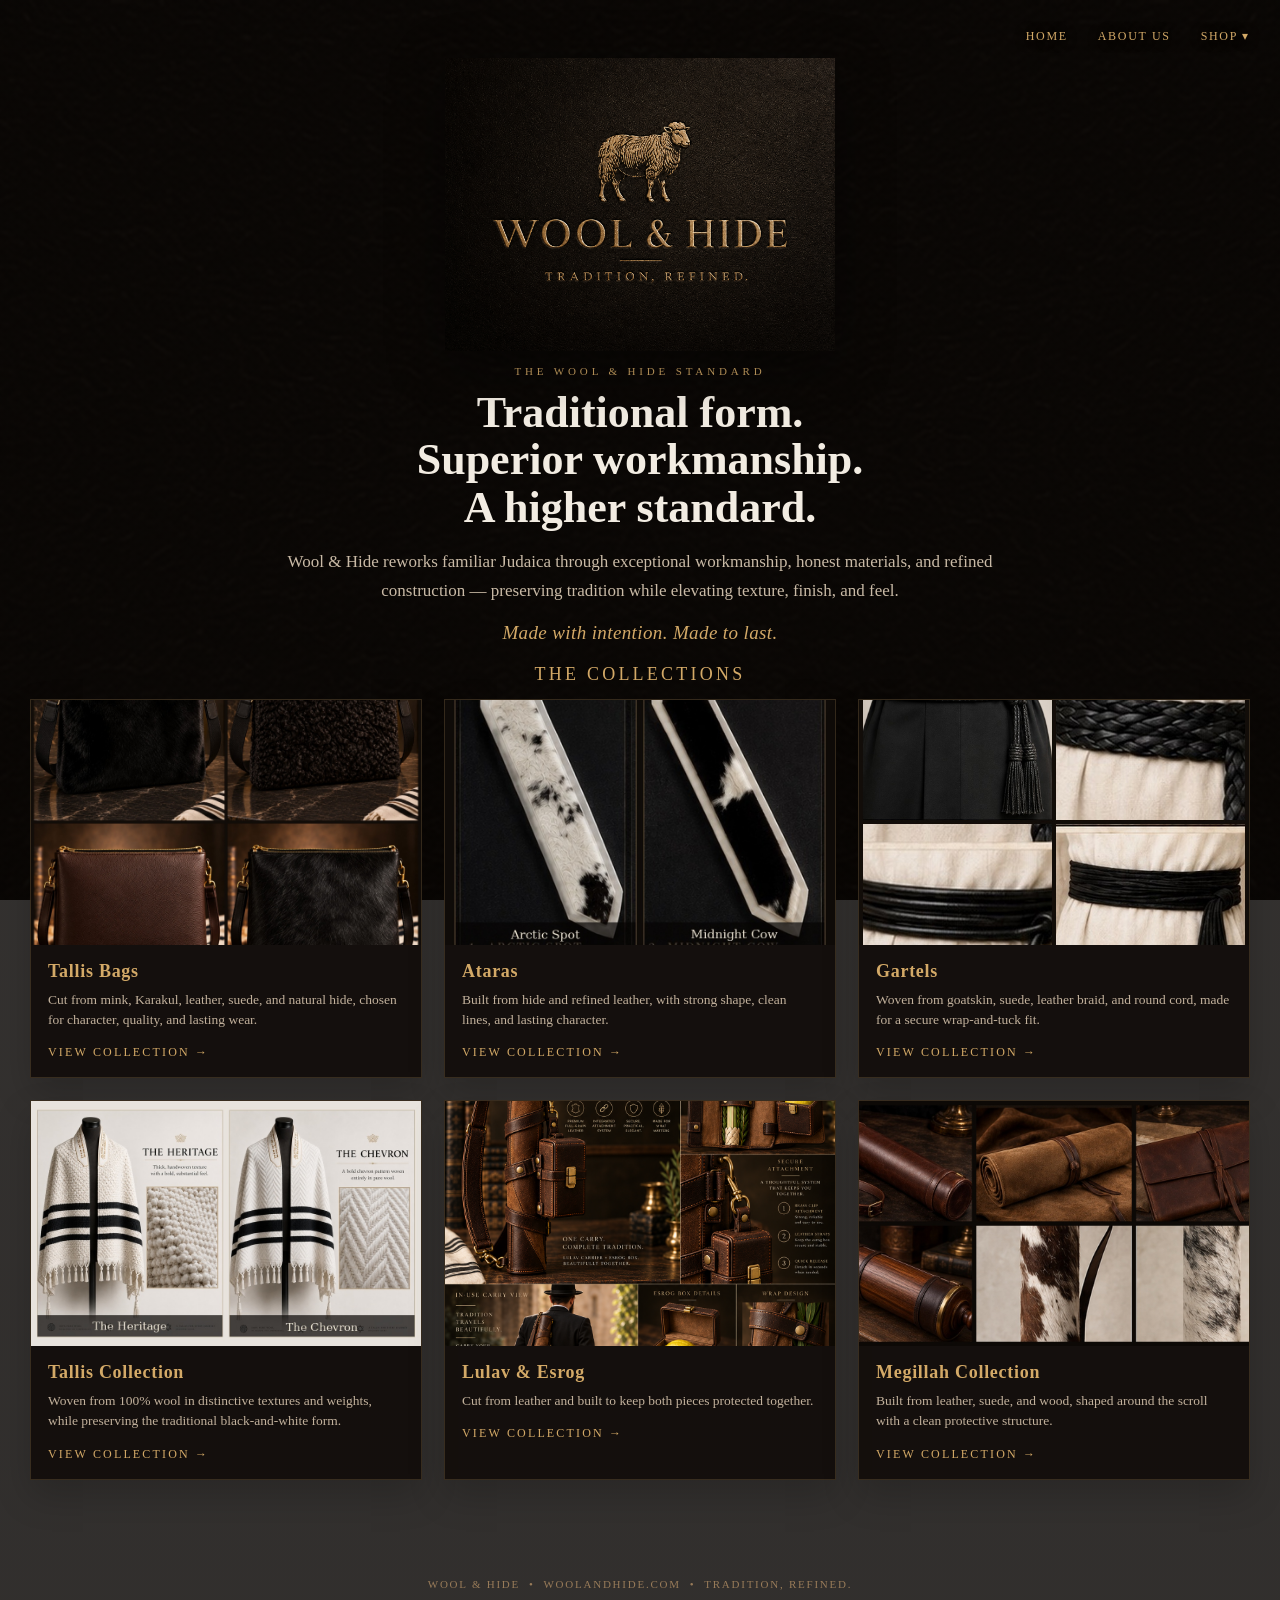
==== commit 9a7d8c55: "Add files via upload" ====
--- a/index.html
+++ b/index.html
@@ -35,26 +35,26 @@
 
 <div class="collections"><a class="collection-card" href="tallis-bags.html">
 <img src="assets/home/tallis-bags-home.jpg" alt="Wool &amp; Hide Tallis Bags">
-<div class="collection-body"><h3>Tallis Bags</h3><p>Luxury Tallis bags in mink, beaver, Karakul, leather, suede, and natural hide — all in a clean zipper format.</p><span class="collection-link">View collection →</span></div>
+<div class="collection-body"><h3>Tallis Bags</h3><p>Cut from mink, Karakul, leather, suede, and natural hide, chosen for character, quality, and lasting wear.</p><span class="collection-link">View collection →</span></div>
 </a>
 <a class="collection-card" href="ataras.html">
 <img src="assets/home/ataras-home.jpg" alt="Wool & Hide Ataras">
-<div class="collection-body"><h3>Ataras</h3><p>Distinctive tallis ataras built around hide, mink-look texture, and refined leather materials.</p><span class="collection-link">View collection →</span></div>
+<div class="collection-body"><h3>Ataras</h3><p>Built from hide and refined leather, with strong shape, clean lines, and lasting character.</p><span class="collection-link">View collection →</span></div>
 </a>
 <a class="collection-card" href="gartels.html">
 <img src="assets/home/gartels-home.jpg" alt="Wool & Hide Gartels">
-<div class="collection-body"><h3>Gartels</h3><p>Flexible wrap-and-tuck designs in ultra-fine strands, suede, leather, braid, and round cord.</p><span class="collection-link">View collection →</span></div>
+<div class="collection-body"><h3>Gartels</h3><p>Woven from goatskin, suede, leather braid, and round cord, made for a secure wrap-and-tuck fit.</p><span class="collection-link">View collection →</span></div>
 </a>
 <a class="collection-card" href="tallis.html">
 <img src="assets/home/tallis-home.jpg" alt="Wool & Hide Tallis Collection">
-<div class="collection-body"><h3>Tallis Collection</h3><p>Traditional black-and-white tallisim reimagined through distinctive 100% wool weaves, textures, patterns, and weights.</p><span class="collection-link">View collection →</span></div>
+<div class="collection-body"><h3>Tallis Collection</h3><p>Woven from 100% wool in distinctive textures and weights, while preserving the traditional black-and-white form.</p><span class="collection-link">View collection →</span></div>
 </a>
 <a class="collection-card" href="lulav-esrog.html">
 <img src="assets/home/lulav-home.jpg" alt="Wool &amp; Hide Lulav and Esrog Carriers">
-<div class="collection-body"><h3>Lulav &amp; Esrog</h3><p>Refined leather carry systems that keep your lulav and esrog together, protected, and easy to carry.</p><span class="collection-link">View collection →</span></div>
+<div class="collection-body"><h3>Lulav &amp; Esrog</h3><p>Cut from leather and built to keep both pieces protected together.</p><span class="collection-link">View collection →</span></div>
 </a>
 <a class="collection-card" href="megillah.html">
 <img src="assets/home/megillah-home.jpg" alt="Wool &amp; Hide Megillah Collection">
-<div class="collection-body"><h3>Megillah Collection</h3><p>Leather, suede, wood, and travel cases designed around the scroll — refined, protective, and free of decoration on the pieces themselves.</p><span class="collection-link">View collection →</span></div>
+<div class="collection-body"><h3>Megillah Collection</h3><p>Built from leather, suede, and wood, shaped around the scroll with a clean protective structure.</p><span class="collection-link">View collection →</span></div>
 </a></div></div></section>
 <footer><div class="shell">Wool &amp; Hide &nbsp;•&nbsp; woolandhide.com &nbsp;•&nbsp; Tradition, Refined.</div></footer></body></html>
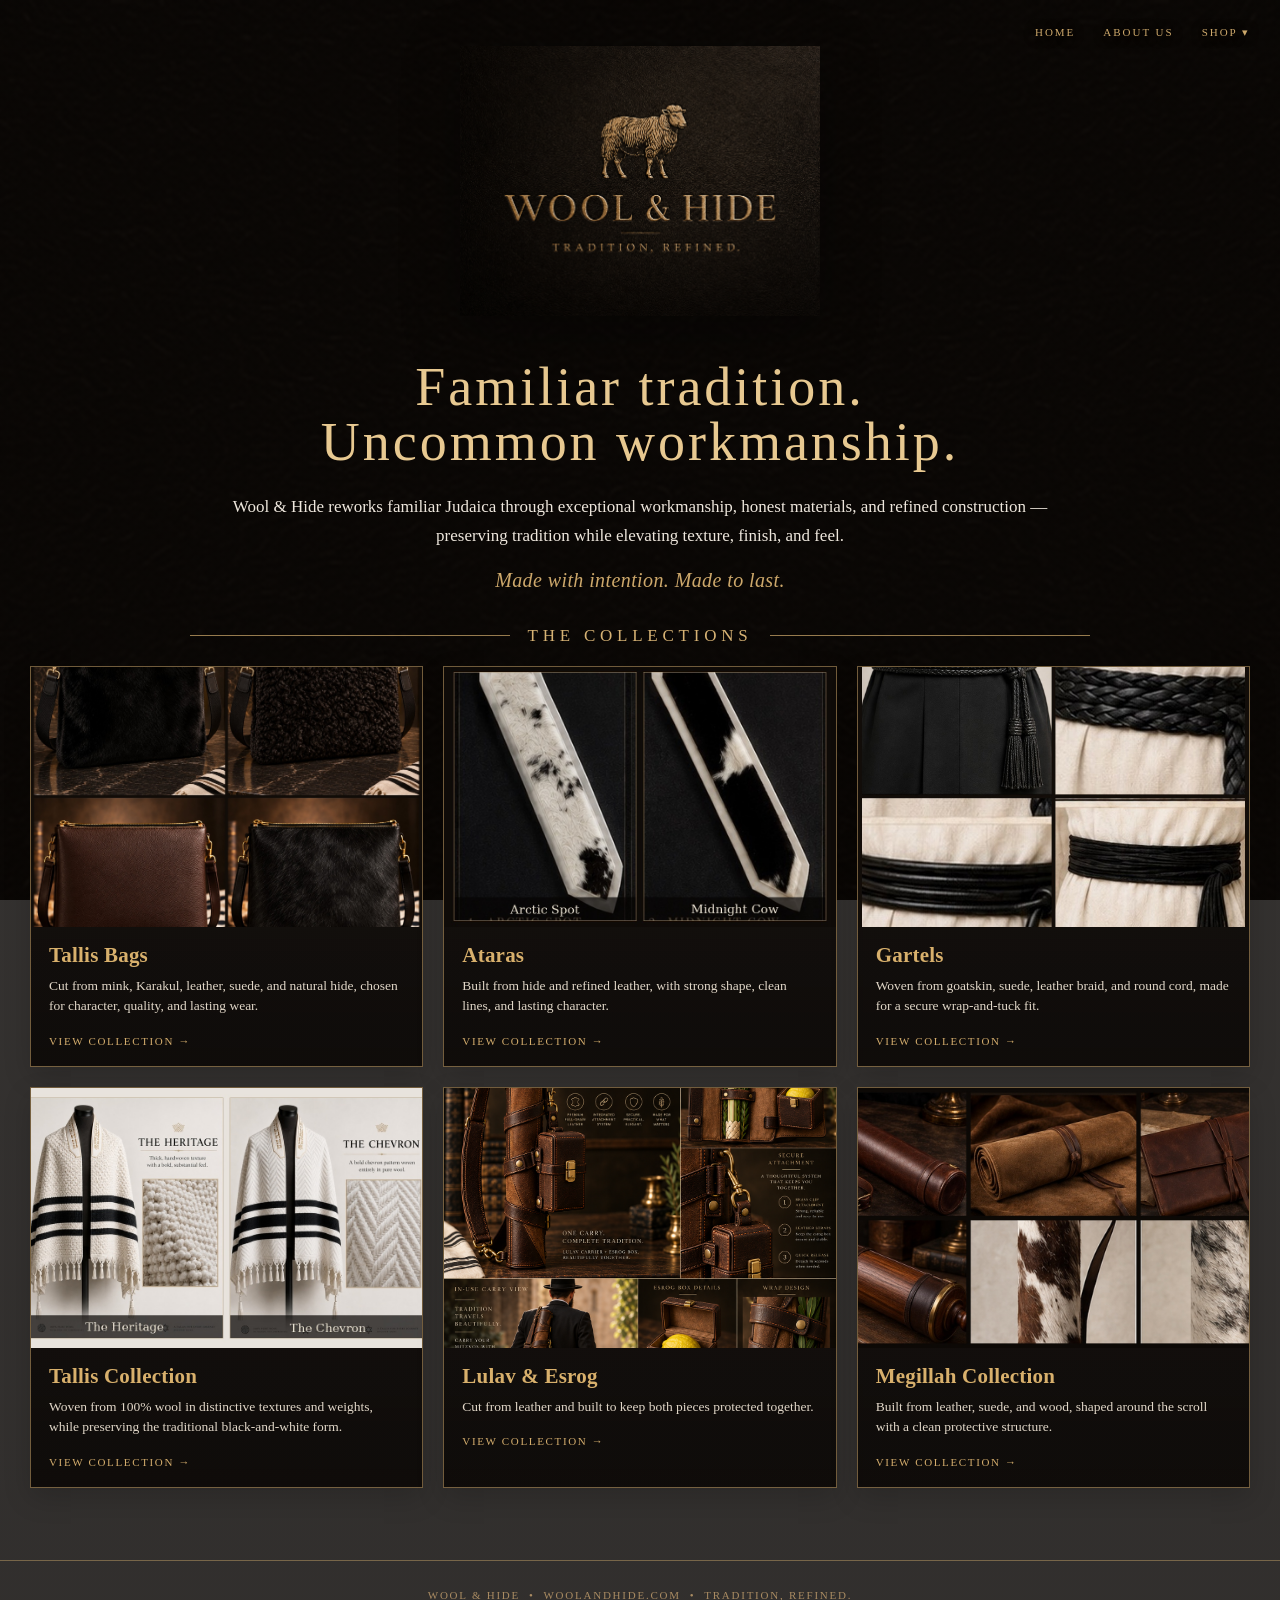
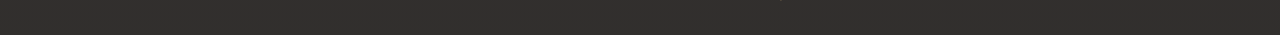
==== commit 51b4c6c1: "Add files via upload" ====
--- a/index.html
+++ b/index.html
@@ -20,8 +20,7 @@
 <img class="hero-logo" src="assets/logo.png" alt="Wool & Hide">
 
 <div class="hero-statement" id="brand">
-<div class="eyebrow">THE WOOL &amp; HIDE STANDARD</div>
-<h1>Traditional form.<br>Superior workmanship.<br>A higher standard.</h1>
+<h1>Familiar tradition.<br>Uncommon workmanship.</h1>
 <p>Wool &amp; Hide reworks familiar Judaica through exceptional workmanship, honest materials, and refined construction — preserving tradition while elevating texture, finish, and feel.</p>
 <div class="hero-signoff">Made with intention. Made to last.</div>
 </div>
--- a/styles.css
+++ b/styles.css
@@ -573,3 +573,133 @@
   body.homepage #collections .collections{grid-template-columns:1fr !important; gap:18px !important;}
   body.homepage .collection-card img{height:auto !important; max-height:380px !important;}
 }
+\n\n/* v20 final homepage redesign */
+body.homepage{
+  background:
+    linear-gradient(rgba(9,6,4,.50),rgba(9,6,4,.58)),
+    url('assets/leather-bg-uniform.jpg') center top/cover fixed no-repeat !important;
+  color:#efe5d7;
+}
+body.homepage .topbar{background:transparent !important;}
+body.homepage .nav{height:64px !important;}
+body.homepage .nav-right{gap:28px !important;}
+body.homepage .navlink,body.homepage .dropbtn{
+  color:#cda86b !important;
+  font-size:11px !important;
+  letter-spacing:.18em !important;
+}
+body.homepage .hero{
+  min-height:auto !important;
+  padding:46px 20px 18px !important;
+  background:transparent !important;
+}
+body.homepage .hero-inner{width:min(940px,100%) !important;}
+body.homepage .hero-logo{
+  width:min(360px,42vw) !important;
+  margin:0 auto 44px !important;
+  filter:drop-shadow(0 12px 28px rgba(0,0,0,.34)) !important;
+}
+body.homepage .hero-statement{max-width:900px !important;padding:0 18px !important;}
+body.homepage .hero-statement h1{
+  color:#e8c991 !important;
+  font-size:54px !important;
+  line-height:1.02 !important;
+  font-weight:400 !important;
+  letter-spacing:.055em !important;
+  text-transform:none !important;
+  margin:0 auto 22px !important;
+}
+body.homepage .hero-statement p{
+  max-width:820px !important;
+  color:#eee7dd !important;
+  font-size:17px !important;
+  line-height:1.72 !important;
+  margin:0 auto !important;
+}
+body.homepage .hero-signoff{
+  color:#cda86b !important;
+  margin-top:18px !important;
+  font-size:20px !important;
+  font-style:italic !important;
+}
+body.homepage #collections{
+  padding:16px 0 72px !important;
+  background:transparent !important;
+  border:0 !important;
+}
+body.homepage .collections-head{
+  margin:0 0 20px !important;
+  display:flex;
+  align-items:center;
+  justify-content:center;
+  gap:18px;
+}
+body.homepage .collections-head:before, body.homepage .collections-head:after{
+  content:"";
+  height:1px;
+  flex:1;
+  max-width:320px;
+  background:rgba(205,168,107,.72);
+}
+body.homepage .collections-head .eyebrow{
+  color:#d6b274 !important;
+  font-size:17px !important;
+  letter-spacing:.28em !important;
+  white-space:nowrap;
+}
+body.homepage #collections .collections{
+  grid-template-columns:repeat(3,minmax(0,1fr)) !important;
+  gap:20px !important;
+}
+body.homepage .collection-card{
+  background:linear-gradient(180deg,rgba(16,11,8,.78),rgba(11,8,6,.91)) !important;
+  border:1px solid rgba(205,168,107,.52) !important;
+  box-shadow:0 10px 26px rgba(0,0,0,.16) !important;
+  transition:transform .22s ease,border-color .22s ease,box-shadow .22s ease !important;
+}
+body.homepage .collection-card:hover{
+  transform:translateY(-3px) !important;
+  border-color:rgba(224,191,132,.85) !important;
+  box-shadow:0 16px 34px rgba(0,0,0,.24) !important;
+}
+body.homepage .collection-card img{
+  height:260px !important;
+  object-fit:cover !important;
+}
+body.homepage .collection-body{
+  padding:16px 18px 17px !important;
+  text-align:left !important;
+}
+body.homepage .collection-body h3{
+  color:#d8b06c !important;
+  font-size:21px !important;
+  font-weight:600 !important;
+  letter-spacing:.01em !important;
+  margin:0 0 8px !important;
+}
+body.homepage .collection-body p{
+  color:#e1d7c8 !important;
+  font-size:13.5px !important;
+  line-height:1.52 !important;
+  margin:0 0 14px !important;
+}
+body.homepage .collection-link{
+  color:#d4ad6d !important;
+  font-size:11px !important;
+  letter-spacing:.15em !important;
+}
+body.homepage footer{
+  background:transparent !important;
+  border-top:1px solid rgba(205,168,107,.45) !important;
+  color:#a98b62 !important;
+  padding:28px 0 34px !important;
+}
+@media(max-width:900px){
+  body.homepage .hero{padding:64px 16px 14px !important;}
+  body.homepage .hero-logo{width:min(280px,70vw) !important;margin-bottom:28px !important;}
+  body.homepage .hero-statement h1{font-size:37px !important;letter-spacing:.025em !important;}
+  body.homepage .hero-statement p{font-size:15.5px !important;}
+  body.homepage #collections .collections{grid-template-columns:1fr !important;}
+  body.homepage .collection-card img{height:auto !important;max-height:390px !important;}
+  body.homepage .collections-head:before,body.homepage .collections-head:after{max-width:70px;}
+}
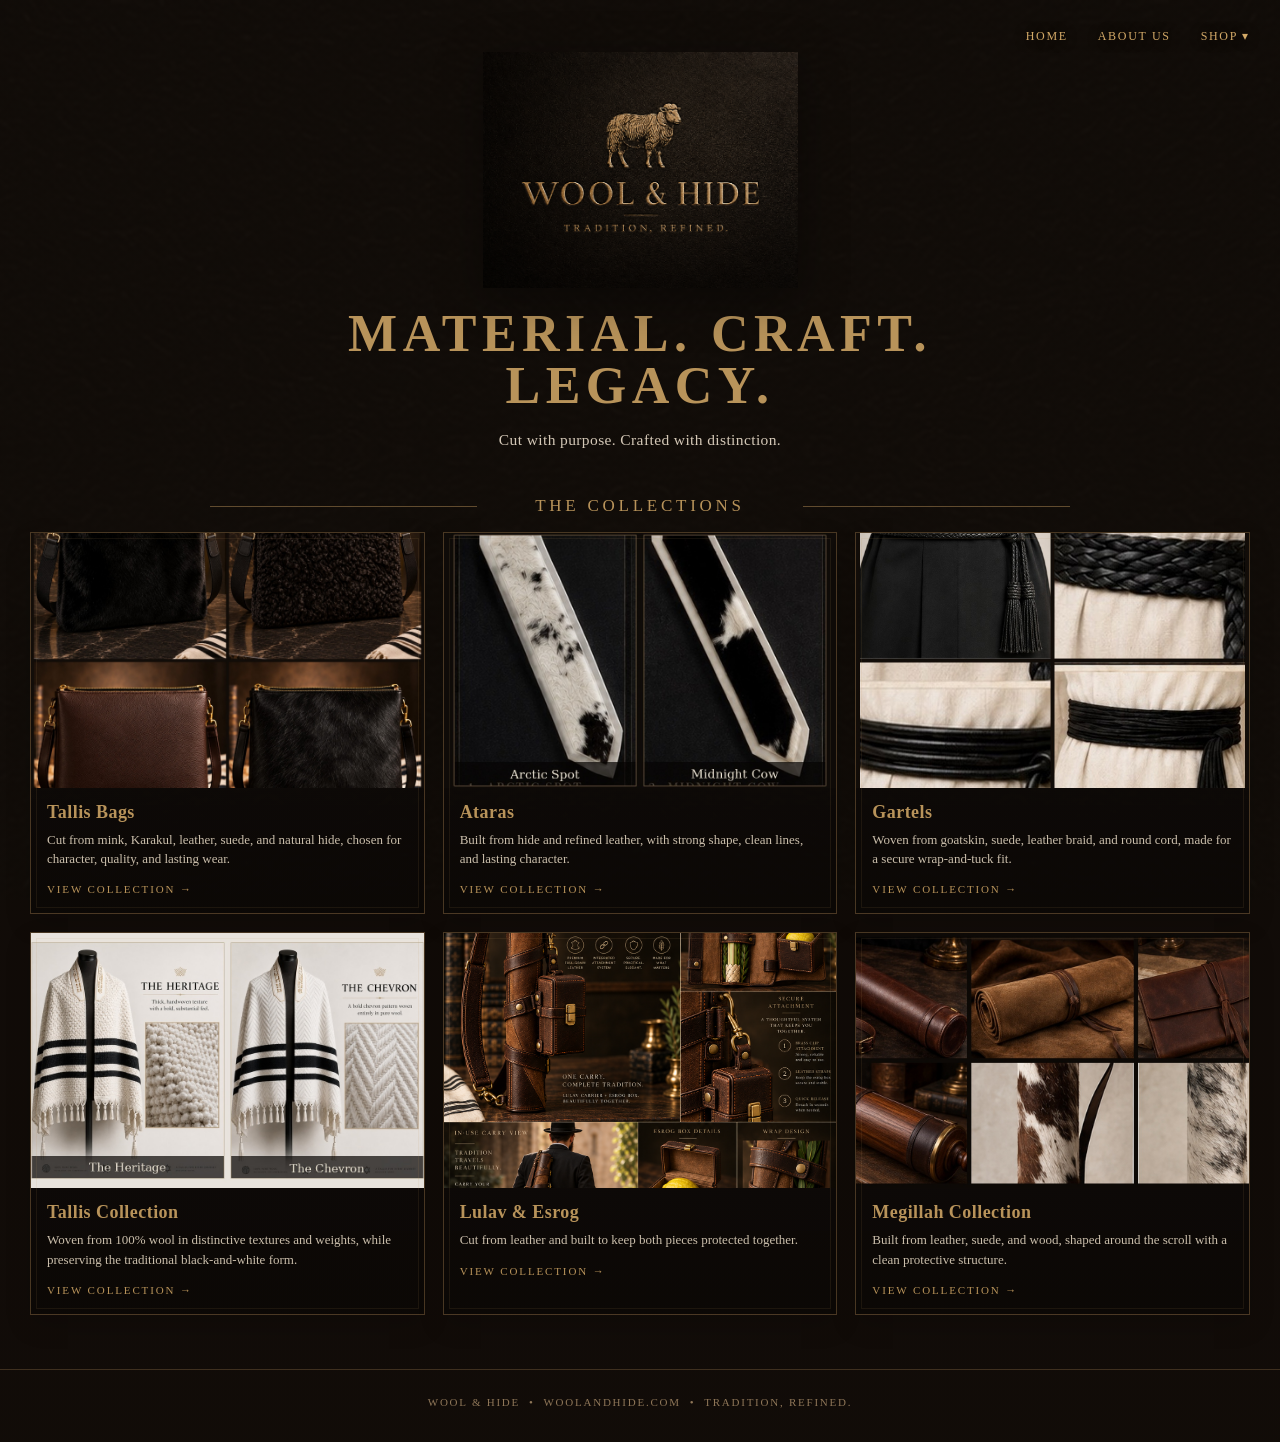
==== commit a8bb307c: "Add files via upload" ====
--- a/index.html
+++ b/index.html
@@ -20,11 +20,9 @@
 <img class="hero-logo" src="assets/logo.png" alt="Wool & Hide">
 
 <div class="hero-statement" id="brand">
-<h1>Familiar tradition.<br>Uncommon workmanship.</h1>
-<p>Wool &amp; Hide reworks familiar Judaica through exceptional workmanship, honest materials, and refined construction — preserving tradition while elevating texture, finish, and feel.</p>
-<div class="hero-signoff">Made with intention. Made to last.</div>
+<h1>MATERIAL. CRAFT. LEGACY.</h1>
+<p class="hero-subline">Cut with purpose. Crafted with distinction.</p>
 </div>
-
 </div></section>
 
 <section class="section" id="collections"><div class="shell">
--- a/styles.css
+++ b/styles.css
@@ -573,133 +573,258 @@
   body.homepage #collections .collections{grid-template-columns:1fr !important; gap:18px !important;}
   body.homepage .collection-card img{height:auto !important; max-height:380px !important;}
 }
-\n\n/* v20 final homepage redesign */
+
+
+/* v21 final homepage polish */
+html, body.homepage{
+  background-color:#0b0806 !important;
+}
+body.homepage{
+  position:relative;
+  color:#efe7da;
+  background:
+    linear-gradient(rgba(8,6,4,.76),rgba(8,6,4,.82)),
+    url('assets/leather-bg-uniform.jpg') center top / cover fixed no-repeat !important;
+}
+body.homepage::before{
+  content:"";
+  position:fixed;
+  inset:0;
+  z-index:-1;
+  pointer-events:none;
+  background:
+    linear-gradient(rgba(8,6,4,.80),rgba(8,6,4,.84)),
+    url('assets/leather-bg-uniform.jpg') center / cover no-repeat;
+}
+body.homepage .hero,
+body.homepage #collections,
+body.homepage footer{
+  background:transparent !important;
+  background-color:transparent !important;
+  box-shadow:none !important;
+}
+body.homepage .hero{
+  padding:54px 20px 4px !important;
+}
+body.homepage .hero-inner{
+  width:min(840px,100%) !important;
+}
+body.homepage .hero-logo{
+  width:min(325px,36vw) !important;
+  margin:0 auto 12px !important;
+  filter:drop-shadow(0 12px 24px rgba(0,0,0,.38));
+}
+body.homepage .hero-statement{
+  max-width:780px !important;
+  padding:0 18px !important;
+}
+body.homepage .hero-statement h1{
+  color:#c9a46a !important;
+  font-size:42px !important;
+  font-weight:500 !important;
+  letter-spacing:.008em;
+  line-height:1.08 !important;
+  margin:0 auto 14px !important;
+}
+body.homepage .hero-statement p{
+  max-width:710px !important;
+  color:#d4c8b7 !important;
+  font-size:15.5px !important;
+  line-height:1.72 !important;
+}
+body.homepage .hero-signoff{
+  margin-top:14px !important;
+  color:#b99058 !important;
+  font-size:18px !important;
+}
+body.homepage #collections{
+  padding-top:8px !important;
+  padding-bottom:54px !important;
+}
+body.homepage .collections-head{
+  position:relative;
+  margin:0 auto 16px !important;
+  max-width:860px;
+}
+body.homepage .collections-head::before,
+body.homepage .collections-head::after{
+  content:"";
+  position:absolute;
+  top:50%;
+  width:31%;
+  border-top:1px solid rgba(185,144,88,.48);
+}
+body.homepage .collections-head::before{left:0}
+body.homepage .collections-head::after{right:0}
+body.homepage .collections-head .eyebrow{
+  color:#c29a62 !important;
+  font-size:15px !important;
+  letter-spacing:.24em !important;
+}
+body.homepage #collections .collections{
+  grid-template-columns:repeat(3,minmax(0,1fr)) !important;
+  gap:18px !important;
+}
+body.homepage .collection-card{
+  position:relative;
+  background:linear-gradient(180deg,rgba(17,12,9,.72),rgba(10,7,5,.84)) !important;
+  border:1px solid rgba(185,144,88,.38) !important;
+  box-shadow:0 10px 24px rgba(0,0,0,.16) !important;
+  transition:transform .22s ease,border-color .22s ease,box-shadow .22s ease;
+}
+body.homepage .collection-card::after{
+  content:"";
+  position:absolute;
+  inset:5px;
+  border:1px solid rgba(185,144,88,.10);
+  pointer-events:none;
+}
+body.homepage .collection-card:hover{
+  transform:translateY(-3px) !important;
+  border-color:rgba(201,164,106,.68) !important;
+  box-shadow:0 16px 34px rgba(0,0,0,.24) !important;
+}
+body.homepage .collection-card img{
+  height:255px !important;
+  object-fit:cover !important;
+}
+body.homepage .collection-body{
+  padding:14px 16px 16px !important;
+}
+body.homepage .collection-body h3{
+  color:#c9a46a !important;
+  font-size:18px !important;
+  font-weight:600 !important;
+  margin:0 0 7px !important;
+  letter-spacing:.025em !important;
+}
+body.homepage .collection-body p{
+  color:#cbbfac !important;
+  font-size:13px !important;
+  line-height:1.48 !important;
+  margin:0 0 11px !important;
+}
+body.homepage .collection-link{
+  color:#b99058 !important;
+  font-size:11px !important;
+  letter-spacing:.17em !important;
+}
+body.homepage footer{
+  border-top:1px solid rgba(185,144,88,.34) !important;
+  padding:26px 0 34px !important;
+  color:#8f7658 !important;
+}
+@media(max-width:900px){
+  body.homepage .hero{padding:62px 14px 6px !important;}
+  body.homepage .hero-logo{width:min(260px,64vw) !important;}
+  body.homepage .hero-statement h1{font-size:33px !important;}
+  body.homepage .hero-statement p{font-size:14.5px !important;}
+  body.homepage .collections-head::before,body.homepage .collections-head::after{width:20%;}
+  body.homepage #collections .collections{grid-template-columns:1fr !important;gap:15px !important;}
+  body.homepage .collection-card img{height:auto !important;max-height:390px !important;}
+}
+
+
+/* v22 Wool & Hide brand lockup */
+@import url('https://fonts.googleapis.com/css2?family=Cormorant+Garamond:wght@500;600&family=Libre+Baskerville:wght@400;700&display=swap');
+
+:root{
+  --wh-antique-brass:#B8935A;
+  --wh-ivory:#D8CDBE;
+  --wh-espresso:#120D09;
+  --wh-aged-brass:#80633E;
+}
+
 body.homepage{
   background:
-    linear-gradient(rgba(9,6,4,.50),rgba(9,6,4,.58)),
-    url('assets/leather-bg-uniform.jpg') center top/cover fixed no-repeat !important;
-  color:#efe5d7;
-}
-body.homepage .topbar{background:transparent !important;}
-body.homepage .nav{height:64px !important;}
-body.homepage .nav-right{gap:28px !important;}
-body.homepage .navlink,body.homepage .dropbtn{
-  color:#cda86b !important;
-  font-size:11px !important;
-  letter-spacing:.18em !important;
-}
+    linear-gradient(rgba(18,13,9,.86),rgba(18,13,9,.90)),
+    url('assets/leather-bg-uniform.jpg') center top / cover fixed no-repeat !important;
+}
+
 body.homepage .hero{
+  padding:52px 20px 14px !important;
   min-height:auto !important;
-  padding:46px 20px 18px !important;
+}
+
+body.homepage .hero-inner{
+  width:min(860px,100%) !important;
+}
+
+body.homepage .hero-logo{
+  width:min(315px,36vw) !important;
+  margin:0 auto 20px !important;
+  filter:drop-shadow(0 12px 24px rgba(0,0,0,.38));
+}
+
+body.homepage .hero-statement{
+  max-width:820px !important;
+  margin:0 auto !important;
+  padding:0 20px 4px !important;
+}
+
+body.homepage .hero-statement h1{
+  font-family:"Cormorant Garamond", Georgia, serif !important;
+  color:var(--wh-antique-brass) !important;
+  font-size:52px !important;
+  line-height:1 !important;
+  font-weight:600 !important;
+  letter-spacing:.105em !important;
+  margin:0 auto 15px !important;
+  text-transform:uppercase !important;
+}
+
+body.homepage .hero-subline{
+  font-family:"Libre Baskerville", Georgia, serif !important;
+  color:var(--wh-ivory) !important;
+  font-size:17px !important;
+  line-height:1.6 !important;
+  letter-spacing:.025em !important;
+  margin:0 auto !important;
+}
+
+body.homepage #collections{
+  padding-top:24px !important;
   background:transparent !important;
 }
-body.homepage .hero-inner{width:min(940px,100%) !important;}
-body.homepage .hero-logo{
-  width:min(360px,42vw) !important;
-  margin:0 auto 44px !important;
-  filter:drop-shadow(0 12px 28px rgba(0,0,0,.34)) !important;
-}
-body.homepage .hero-statement{max-width:900px !important;padding:0 18px !important;}
-body.homepage .hero-statement h1{
-  color:#e8c991 !important;
-  font-size:54px !important;
-  line-height:1.02 !important;
-  font-weight:400 !important;
-  letter-spacing:.055em !important;
-  text-transform:none !important;
-  margin:0 auto 22px !important;
-}
-body.homepage .hero-statement p{
-  max-width:820px !important;
-  color:#eee7dd !important;
+
+body.homepage .collections-head .eyebrow{
+  font-family:"Cormorant Garamond", Georgia, serif !important;
+  color:var(--wh-antique-brass) !important;
   font-size:17px !important;
-  line-height:1.72 !important;
-  margin:0 auto !important;
-}
-body.homepage .hero-signoff{
-  color:#cda86b !important;
-  margin-top:18px !important;
-  font-size:20px !important;
-  font-style:italic !important;
-}
-body.homepage #collections{
-  padding:16px 0 72px !important;
-  background:transparent !important;
-  border:0 !important;
-}
-body.homepage .collections-head{
-  margin:0 0 20px !important;
-  display:flex;
-  align-items:center;
-  justify-content:center;
-  gap:18px;
-}
-body.homepage .collections-head:before, body.homepage .collections-head:after{
-  content:"";
-  height:1px;
-  flex:1;
-  max-width:320px;
-  background:rgba(205,168,107,.72);
-}
-body.homepage .collections-head .eyebrow{
-  color:#d6b274 !important;
-  font-size:17px !important;
-  letter-spacing:.28em !important;
-  white-space:nowrap;
-}
-body.homepage #collections .collections{
-  grid-template-columns:repeat(3,minmax(0,1fr)) !important;
-  gap:20px !important;
-}
+  letter-spacing:.22em !important;
+}
+
 body.homepage .collection-card{
-  background:linear-gradient(180deg,rgba(16,11,8,.78),rgba(11,8,6,.91)) !important;
-  border:1px solid rgba(205,168,107,.52) !important;
-  box-shadow:0 10px 26px rgba(0,0,0,.16) !important;
-  transition:transform .22s ease,border-color .22s ease,box-shadow .22s ease !important;
-}
-body.homepage .collection-card:hover{
-  transform:translateY(-3px) !important;
-  border-color:rgba(224,191,132,.85) !important;
-  box-shadow:0 16px 34px rgba(0,0,0,.24) !important;
-}
-body.homepage .collection-card img{
-  height:260px !important;
-  object-fit:cover !important;
-}
+  border-color:rgba(128,99,62,.52) !important;
+}
+
+body.homepage .collection-body h3,
+body.homepage .collection-link{
+  color:var(--wh-antique-brass) !important;
+}
+
 body.homepage .collection-body{
-  padding:16px 18px 17px !important;
-  text-align:left !important;
-}
-body.homepage .collection-body h3{
-  color:#d8b06c !important;
-  font-size:21px !important;
-  font-weight:600 !important;
-  letter-spacing:.01em !important;
-  margin:0 0 8px !important;
-}
-body.homepage .collection-body p{
-  color:#e1d7c8 !important;
-  font-size:13.5px !important;
-  line-height:1.52 !important;
-  margin:0 0 14px !important;
-}
-body.homepage .collection-link{
-  color:#d4ad6d !important;
-  font-size:11px !important;
-  letter-spacing:.15em !important;
-}
+  font-family:"Libre Baskerville", Georgia, serif !important;
+}
+
 body.homepage footer{
   background:transparent !important;
-  border-top:1px solid rgba(205,168,107,.45) !important;
-  color:#a98b62 !important;
-  padding:28px 0 34px !important;
-}
-@media(max-width:900px){
-  body.homepage .hero{padding:64px 16px 14px !important;}
-  body.homepage .hero-logo{width:min(280px,70vw) !important;margin-bottom:28px !important;}
-  body.homepage .hero-statement h1{font-size:37px !important;letter-spacing:.025em !important;}
-  body.homepage .hero-statement p{font-size:15.5px !important;}
-  body.homepage #collections .collections{grid-template-columns:1fr !important;}
-  body.homepage .collection-card img{height:auto !important;max-height:390px !important;}
-  body.homepage .collections-head:before,body.homepage .collections-head:after{max-width:70px;}
-}
+  border-color:rgba(128,99,62,.42) !important;
+}
+
+@media(max-width:800px){
+  body.homepage .hero{
+    padding:62px 16px 12px !important;
+  }
+  body.homepage .hero-logo{
+    width:min(260px,62vw) !important;
+    margin-bottom:16px !important;
+  }
+  body.homepage .hero-statement h1{
+    font-size:35px !important;
+    letter-spacing:.07em !important;
+  }
+  body.homepage .hero-subline{
+    font-size:14px !important;
+  }
+}
